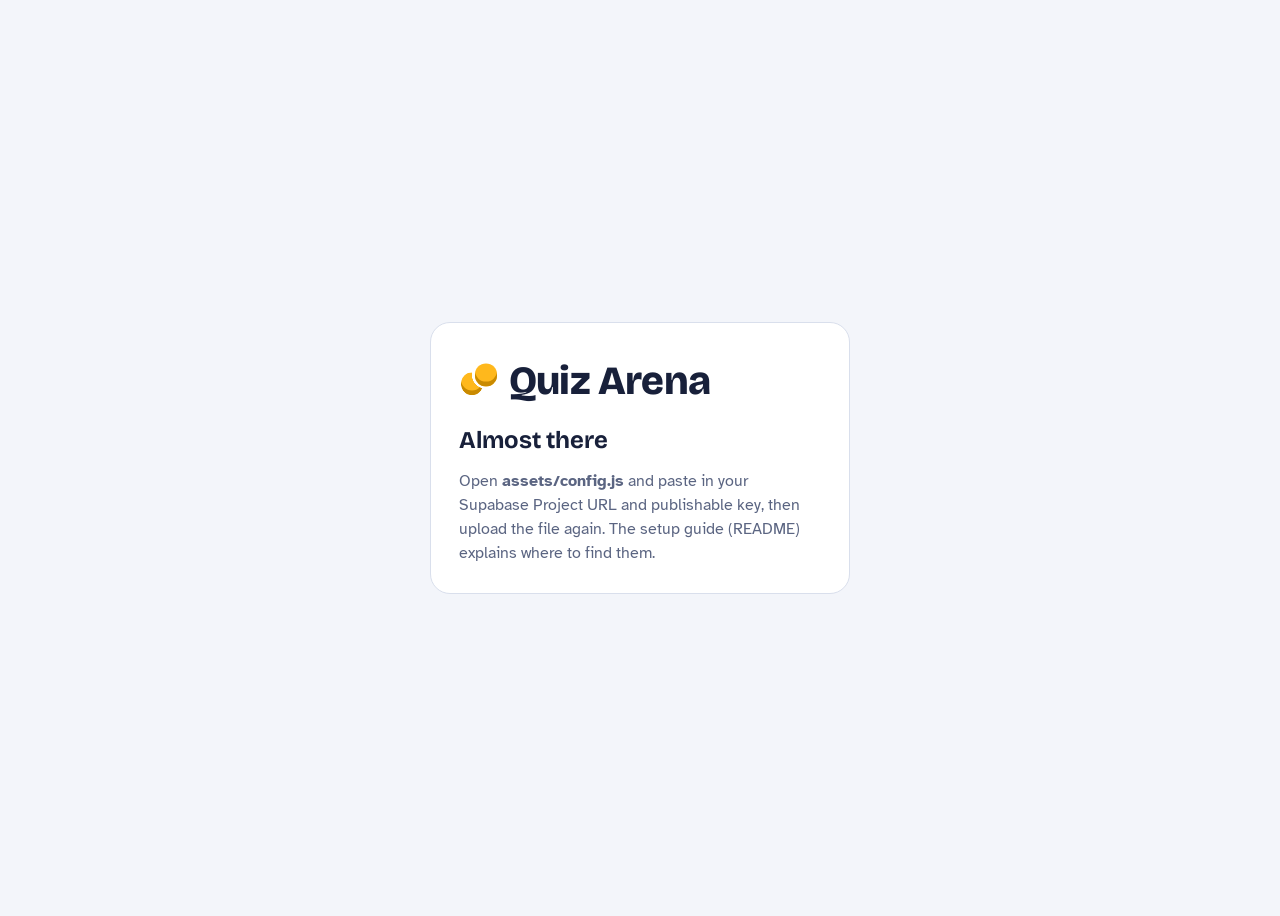
==== index.html @ dfa36124 "Import the original quiz-arena template, unchanged Co-Authored-By: Claude Fable 5.2 <noreply@anthrop" ====
<!doctype html>
<html lang="en-GB">
<head>
<meta charset="utf-8">
<meta name="viewport" content="width=device-width, initial-scale=1, viewport-fit=cover">
<title>Quiz Arena</title>
<link rel="stylesheet" href="assets/fonts.css">
<link rel="icon" href="assets/favicon.svg" type="image/svg+xml">
<link rel="icon" href="assets/favicon-32.png" type="image/png" sizes="32x32">
<link rel="apple-touch-icon" href="assets/apple-touch-icon.png">
<link rel="stylesheet" href="assets/style.css">
<script>
window.MathJax = {
  tex: { inlineMath: [['$', '$'], ['\\(', '\\)']], displayMath: [['$$', '$$']] },
  svg: { fontCache: 'global' },
  startup: { typeset: false },
  options: { enableMenu: false }
};
</script>
<script src="assets/vendor/mathjax-tex-svg-3.2.2.js" defer></script>
<script src="assets/vendor/supabase-js-2.117.3.js"></script>
<script src="assets/config.js"></script>
<script>if (APP.onDomain && !APP.onPlayHost) location.replace('teacher.html' + location.hash);</script>
<script src="assets/common.js"></script>
</head>
<body>
<div id="app"><div class="loading">Loading…</div></div>
<script src="assets/play.js"></script>
</body>
</html>
---- assets/fonts.css ----
/* Fonts served from the site itself (Latin subset), so school networks only need to allow this site. All are SIL Open Font Licence. */
@font-face{font-family:"Bricolage Grotesque";font-style:normal;font-weight:200 800;font-display:swap;src:url(fonts/bricolage-grotesque.woff2) format("woff2-variations"),url(fonts/bricolage-grotesque.woff2) format("woff2")}
@font-face{font-family:"Atkinson Hyperlegible";font-style:normal;font-weight:400;font-display:swap;src:url(fonts/atkinson-hyperlegible-400.woff2) format("woff2")}
@font-face{font-family:"Atkinson Hyperlegible";font-style:normal;font-weight:700;font-display:swap;src:url(fonts/atkinson-hyperlegible-700.woff2) format("woff2")}
@font-face{font-family:"JetBrains Mono";font-style:normal;font-weight:500;font-display:swap;src:url(fonts/jetbrains-mono-500.woff2) format("woff2")}
@font-face{font-family:"JetBrains Mono";font-style:normal;font-weight:700;font-display:swap;src:url(fonts/jetbrains-mono-700.woff2) format("woff2")}
---- assets/style.css ----
/* Layout: teacher library (folder rail + set grid) → set editor (stacked question cards with live maths preview) → pupil-view play screen (HUD bar + one big question card) */
:root{
  --paper:#f3f5fa; --surface:#ffffff; --sunk:#e9edf6; --line:#d9dfec;
  --ink:#18203a; --muted:#5b6582;
  --accent:#ffb81c; --accent-deep:#c98a00; --on-accent:#18203a;
  --good:#16936b; --good-soft:#d8f3e8; --bad:#d5482a; --bad-soft:#fbe1da;
  --a1:#e2552f; --a2:#2c74e0; --a3:#14986f; --a4:#8a55d4;
  --display:"Bricolage Grotesque", "Segoe UI", system-ui, sans-serif;
  --body:"Atkinson Hyperlegible", "Segoe UI", system-ui, sans-serif;
  --mono:"JetBrains Mono", Consolas, "Courier New", monospace;
  --r:14px;
  --water-top:#e3f3fc; --water-bottom:#b8def3; --wave:#9fd0ec;
}
@media (prefers-color-scheme: dark){:root:not([data-theme="light"]){
  --paper:#10141e; --surface:#191f2d; --sunk:#141a26; --line:#2a3246;
  --ink:#e9ecf5; --muted:#9aa3bb; --accent:#ffbf33; --accent-deep:#ffd77a; --on-accent:#18203a;
  --good:#3fcf9a; --good-soft:#163a2f; --bad:#ff7a5c; --bad-soft:#41221c;
  --a1:#ec6a45; --a2:#4a8cf0; --a3:#2bb487; --a4:#a173e6; --water-top:#0e2131; --water-bottom:#081723; --wave:#123049; color-scheme:dark}}
:root[data-theme="dark"]{
  --paper:#10141e; --surface:#191f2d; --sunk:#141a26; --line:#2a3246;
  --ink:#e9ecf5; --muted:#9aa3bb; --accent:#ffbf33; --accent-deep:#ffd77a; --on-accent:#18203a;
  --good:#3fcf9a; --good-soft:#163a2f; --bad:#ff7a5c; --bad-soft:#41221c;
  --a1:#ec6a45; --a2:#4a8cf0; --a3:#2bb487; --a4:#a173e6; --water-top:#0e2131; --water-bottom:#081723; --wave:#123049; color-scheme:dark}
*{box-sizing:border-box}
html,body{min-height:100%}
body{background:var(--paper);color:var(--ink);font-family:var(--body);font-size:16px;line-height:1.5;padding:0 16px}
.wrap{max-width:1120px;margin:0 auto;padding-block:20px 60px}
h1,h2,h3{font-family:var(--display);line-height:1.1;text-wrap:balance;margin:0}
button,input,select,textarea{font:inherit;color:inherit}
:focus-visible{outline:3px solid var(--accent);outline-offset:2px}
.sr{position:absolute;width:1px;height:1px;overflow:hidden;clip:rect(0 0 0 0)}

/* top bar */
.top{display:flex;align-items:center;gap:14px;flex-wrap:wrap;padding-bottom:18px;border-bottom:1px solid var(--line);margin-bottom:24px}
.mark{font-family:var(--display);font-weight:800;font-size:30px;letter-spacing:-.02em;display:flex;align-items:baseline;gap:0}
.mark .oo{display:inline-flex;gap:2px;margin:0 .3em 0 .05em}
.mark .oo i{width:.56em;height:.56em;border-radius:50%;background:var(--accent);display:inline-block;transform:translateY(.02em);box-shadow:inset 0 -.12em 0 var(--accent-deep)}
/* the two dots climb diagonally and overlap; a see-through gap is cut from the first dot around the second */
.mark .oo{gap:0}
.mark .oo i:first-child{transform:translateY(.03em);-webkit-mask-image:radial-gradient(circle at calc(50% + .34em) calc(50% - .22em), transparent .335em, #000 calc(.335em + .5px));mask-image:radial-gradient(circle at calc(50% + .34em) calc(50% - .22em), transparent .335em, #000 calc(.335em + .5px))}
.mark .oo i:last-child{transform:translateY(-.19em);margin-left:-.22em}
.chip{font-family:var(--mono);font-size:12px;font-weight:700;letter-spacing:.06em;text-transform:uppercase;padding:4px 9px;border-radius:999px;background:var(--sunk);color:var(--muted);border:1px solid var(--line)}
.top .note{margin-left:auto;font-size:13px;color:var(--muted);max-width:42ch}
.saved{font-family:var(--mono);font-size:12px;color:var(--good);opacity:0;transition:opacity .3s}
.saved.on{opacity:1}

/* buttons */
.btn{border:1px solid var(--line);background:var(--surface);border-radius:10px;padding:8px 14px;cursor:pointer;font-weight:700;display:inline-flex;align-items:center;gap:6px;white-space:nowrap}
.btn:hover{border-color:var(--muted)}
a.btn{text-decoration:none;color:var(--ink)}
a.btn.primary{color:var(--on-accent)}
.btn.primary{background:var(--accent);border-color:var(--accent);color:var(--on-accent);box-shadow:inset 0 -3px 0 var(--accent-deep)}
.btn.primary:hover{filter:brightness(1.05)}
.btn.ghost{background:transparent;border-color:transparent;color:var(--muted)}
.btn.ghost:hover{color:var(--ink);background:var(--sunk)}
.btn.danger{color:var(--bad)}
.btn.small{padding:5px 10px;font-size:14px;border-radius:8px}
.btn:disabled{opacity:.45;cursor:not-allowed}

/* library */
.lib{display:grid;grid-template-columns:230px minmax(0,1fr);gap:28px;align-items:start}
@media (max-width:760px){.lib{grid-template-columns:minmax(0,1fr)}}
.rail{display:flex;flex-direction:column;gap:4px;position:sticky;top:calc(env(safe-area-inset-top,0px) + 12px)}
.rail h3{font-size:12px;font-family:var(--mono);letter-spacing:.08em;text-transform:uppercase;color:var(--muted);margin:14px 0 6px 10px;font-weight:700}
.rail h3:first-child{margin-top:0}
.fold{display:flex;justify-content:space-between;align-items:center;gap:8px;text-align:left;border:0;background:transparent;padding:8px 10px;border-radius:9px;cursor:pointer;font-weight:700}
.fold:hover{background:var(--sunk)}
.fold.on{background:var(--surface);box-shadow:0 0 0 1px var(--line)}
.fold .n{font-family:var(--mono);font-size:12px;color:var(--muted);font-variant-numeric:tabular-nums}
.fold .ic{width:10px;height:10px;border-radius:3px;background:var(--accent);flex:none;margin-right:8px}
.fold .lbl{display:flex;align-items:center;min-width:0;overflow:hidden;text-overflow:ellipsis}
.inline-form{display:flex;gap:6px;padding:4px}
.inline-form input{flex:1;min-width:0;padding:6px 9px;border:1px solid var(--line);border-radius:8px;background:var(--surface)}
.main-head{display:flex;align-items:end;justify-content:space-between;gap:12px;flex-wrap:wrap;margin-bottom:18px}
.main-head h1{font-size:clamp(26px,4vw,36px);font-weight:800}
.main-head p{margin:4px 0 0;color:var(--muted)}
.head-acts{display:flex;gap:8px;flex-wrap:wrap}
.grid{display:grid;grid-template-columns:repeat(auto-fill,minmax(250px,1fr));gap:16px}
.card{background:var(--surface);border:1px solid var(--line);border-radius:var(--r);padding:18px;display:flex;flex-direction:column;gap:12px;min-width:0}
.card h2{font-size:20px;font-weight:700;overflow-wrap:anywhere}
.meta{font-size:13px;color:var(--muted);display:flex;gap:10px;flex-wrap:wrap;font-family:var(--mono)}
.stripes{display:flex;gap:3px;height:6px}
.stripes span{flex:1;border-radius:3px}
.card .acts{display:flex;gap:6px;flex-wrap:wrap;margin-top:auto}
.confirm{background:var(--bad-soft);border-radius:10px;padding:10px;display:flex;gap:8px;align-items:center;flex-wrap:wrap;font-size:14px}
.empty{border:2px dashed var(--line);border-radius:var(--r);padding:40px 20px;text-align:center;color:var(--muted)}
.empty h2{color:var(--ink);font-size:22px;margin-bottom:6px}

/* editor */
.ed-top{display:grid;grid-template-columns:minmax(0,1fr) auto;gap:14px;align-items:end;margin-bottom:18px}
@media (max-width:700px){.ed-top{grid-template-columns:minmax(0,1fr)}}
.field label{display:block;font-family:var(--mono);font-size:12px;letter-spacing:.06em;text-transform:uppercase;color:var(--muted);margin-bottom:5px;font-weight:700}
.title-in{width:100%;font-family:var(--display);font-size:clamp(24px,3.5vw,32px);font-weight:800;border:0;border-bottom:2px solid var(--line);background:transparent;padding:4px 0}
.title-in:focus{outline:none;border-color:var(--accent)}
.ed-row{display:flex;gap:12px;flex-wrap:wrap;align-items:end}
select,.in{padding:8px 10px;border:1px solid var(--line);border-radius:9px;background:var(--surface)}
.toolbar{display:flex;gap:8px;flex-wrap:wrap;align-items:center;margin-bottom:16px}
.toolbar .sp{flex:1}
.hint{font-size:14px;color:var(--muted)}
.hint code,.mono{font-family:var(--mono);font-size:.9em;background:var(--sunk);padding:1px 5px;border-radius:5px}
.import{background:var(--surface);border:1px solid var(--line);border-radius:var(--r);padding:18px;margin-bottom:20px;display:flex;flex-direction:column;gap:12px}
.tabs{display:flex;gap:4px;background:var(--sunk);padding:4px;border-radius:10px;width:max-content;max-width:100%}
.tabs button{border:0;background:transparent;padding:6px 12px;border-radius:7px;cursor:pointer;font-weight:700;color:var(--muted)}
.tabs button.on{background:var(--surface);color:var(--ink);box-shadow:0 1px 2px rgba(0,0,0,.08)}
.import textarea{width:100%;min-height:140px;font-family:var(--mono);font-size:13px;padding:10px;border:1px solid var(--line);border-radius:10px;background:var(--paper);resize:vertical;tab-size:16}
.fmt{overflow-x:auto}
.fmt table{border-collapse:collapse;font-size:13px;font-family:var(--mono)}
.fmt td,.fmt th{border:1px solid var(--line);padding:4px 8px;white-space:nowrap}
.fmt th{background:var(--sunk);font-weight:700;text-align:left}
.result{border-radius:10px;padding:12px;background:var(--sunk);display:flex;flex-direction:column;gap:8px;font-size:14px}
.result ul{margin:0;padding-left:20px;color:var(--muted)}
.qs{display:flex;flex-direction:column;gap:14px}
.q{background:var(--surface);border:1px solid var(--line);border-radius:var(--r);display:grid;grid-template-columns:minmax(0,1.15fr) minmax(0,1fr);overflow:hidden}
@media (max-width:820px){.q{grid-template-columns:minmax(0,1fr)}}
.q.warn{border-color:var(--bad)}
.q-edit{padding:16px;display:flex;flex-direction:column;gap:10px;min-width:0}
.q-head{display:flex;align-items:center;gap:8px}
.q-num{font-family:var(--mono);font-weight:700;font-size:13px;background:var(--ink);color:var(--paper);padding:2px 8px;border-radius:6px}
.q-head .sp{flex:1}
.q-warn{font-size:13px;color:var(--bad);font-weight:700}
.q textarea{width:100%;padding:9px 10px;border:1px solid var(--line);border-radius:9px;background:var(--paper);resize:vertical;min-height:52px}
.ans-row{display:grid;grid-template-columns:auto minmax(0,1fr) auto;gap:8px;align-items:center}
.ans-row input[type=text]{width:100%;padding:7px 10px;border:1px solid var(--line);border-radius:9px;background:var(--paper)}
.ans-row.correct input[type=text]{border-color:var(--good);background:var(--good-soft)}
.pick{display:flex;align-items:center;gap:6px;cursor:pointer}
.pick input{accent-color:var(--good);width:17px;height:17px;margin:0}
.tag{font-family:var(--mono);font-weight:700;font-size:13px;width:26px;height:26px;border-radius:7px;display:grid;place-items:center;color:#fff}
.t0{background:var(--a1)}.t1{background:var(--a2)}.t2{background:var(--a3)}.t3{background:var(--a4)}
.q-prev{background:var(--sunk);padding:16px;display:flex;flex-direction:column;gap:10px;border-left:1px solid var(--line);min-width:0}
@media (max-width:820px){.q-prev{border-left:0;border-top:1px solid var(--line)}}
.q-prev .lab{font-family:var(--mono);font-size:11px;letter-spacing:.08em;text-transform:uppercase;color:var(--muted);font-weight:700}
.pv-q{font-size:18px;font-weight:700;overflow-wrap:anywhere}
.pv-ans{display:grid;grid-template-columns:1fr 1fr;gap:6px}
.pv-ans div{border-radius:8px;padding:6px 9px;color:#fff;font-size:14px;font-weight:700;display:flex;justify-content:space-between;gap:6px;overflow-wrap:anywhere;min-width:0}
.pv-ans div.c::after{content:"✓";flex:none}
.add-q{border:2px dashed var(--line);background:transparent;border-radius:var(--r);padding:16px;cursor:pointer;font-weight:700;color:var(--muted)}
.add-q:hover{border-color:var(--accent);color:var(--ink)}
mjx-container{margin:0 !important}
mjx-container[display="true"]{display:inline-block !important}

/* play */
.play{max-width:900px;margin:0 auto}
.hud{display:grid;grid-template-columns:repeat(4,minmax(0,1fr)) auto;gap:10px;align-items:stretch;margin-bottom:18px}
@media (max-width:640px){.hud{grid-template-columns:repeat(2,minmax(0,1fr))}}
.stat{background:var(--surface);border:1px solid var(--line);border-radius:12px;padding:8px 12px;min-width:0}
.stat .k{font-family:var(--mono);font-size:11px;letter-spacing:.08em;text-transform:uppercase;color:var(--muted);font-weight:700}
.stat .v{font-family:var(--display);font-weight:800;font-size:24px;font-variant-numeric:tabular-nums;line-height:1.2}
.stat.mult .v{color:var(--accent-deep)}
.flames{display:inline-flex;gap:2px;margin-left:6px;vertical-align:middle}
.flames i{width:7px;height:14px;border-radius:4px 4px 2px 2px;background:var(--line)}
.flames i.on{background:var(--accent)}
.stage{background:var(--surface);border:1px solid var(--line);border-radius:20px;padding:clamp(20px,4vw,40px);display:flex;flex-direction:column;gap:22px;min-height:380px}
.stage.center{align-items:center;justify-content:center;text-align:center}
.qlabel{font-family:var(--mono);font-size:13px;letter-spacing:.08em;text-transform:uppercase;color:var(--muted);font-weight:700}
.qtext{font-family:var(--display);font-weight:700;font-size:clamp(24px,4vw,36px);line-height:1.25;overflow-wrap:anywhere}
.answers{display:grid;grid-template-columns:1fr 1fr;gap:12px}
@media (max-width:540px){.answers{grid-template-columns:1fr}}
.ans{border:0;border-radius:14px;padding:18px 16px;min-height:86px;color:#fff;font-size:clamp(18px,2.6vw,24px);font-weight:700;cursor:pointer;display:flex;align-items:center;gap:14px;text-align:left;box-shadow:inset 0 -5px 0 rgba(0,0,0,.18);transition:transform .08s, opacity .2s, filter .2s;overflow-wrap:anywhere;min-width:0}
.ans:hover{transform:translateY(-2px)}
.ans:active{transform:translateY(1px)}
.ans .key{font-family:var(--mono);font-size:13px;background:rgba(255,255,255,.22);border-radius:7px;width:28px;height:28px;display:grid;place-items:center;flex:none}
.ans.a0{background:var(--a1)}.ans.a1{background:var(--a2)}.ans.a2{background:var(--a3)}.ans.a3{background:var(--a4)}
.ans[disabled]{cursor:default;transform:none}
.ans.dim{opacity:.28;filter:saturate(.3)}
.ans.right{outline:4px solid var(--good);outline-offset:3px}
.ans.wrong{outline:4px dashed var(--bad);outline-offset:3px}
.verdict{border-radius:14px;padding:14px 18px;display:flex;align-items:center;justify-content:space-between;gap:16px;flex-wrap:wrap}
.verdict.good{background:var(--good-soft)}
.verdict.bad{background:var(--bad-soft)}
.verdict h3{font-size:24px;font-weight:800}
.verdict.good h3{color:var(--good)}
.verdict.bad h3{color:var(--bad)}
.verdict p{margin:2px 0 0;color:var(--muted);font-weight:700}
.go{position:relative;overflow:hidden;font-size:18px;padding:12px 22px}
.go .bar{position:absolute;left:0;bottom:0;height:4px;background:var(--on-accent);opacity:.35;width:100%}
.go.locking .bar{animation:drain 2s linear forwards}
@keyframes drain{from{width:100%}to{width:0}}
.big-go{font-size:22px;padding:16px 30px;border-radius:14px}
.hero-n{font-family:var(--display);font-weight:800;font-size:clamp(56px,10vw,96px);line-height:1;font-variant-numeric:tabular-nums}
.tiers{display:grid;grid-template-columns:repeat(4,minmax(0,1fr));gap:8px;width:100%;max-width:560px}
@media (max-width:520px){.tiers{grid-template-columns:repeat(2,minmax(0,1fr))}}
.tier{border:1px solid var(--line);border-radius:10px;padding:10px;background:var(--paper)}
.tier b{font-family:var(--display);font-size:22px;display:block;color:var(--accent-deep)}
.tier span{font-size:13px;color:var(--muted)}
.setup{display:flex;flex-direction:column;gap:18px;align-items:center}
.summary{display:grid;grid-template-columns:repeat(4,minmax(0,1fr));gap:10px;width:100%}
@media (max-width:640px){.summary{grid-template-columns:repeat(2,minmax(0,1fr))}}
.tbl-wrap{overflow-x:auto;width:100%}
.tbl{width:100%;border-collapse:collapse;font-size:15px;text-align:left}
.tbl th{font-family:var(--mono);font-size:11px;letter-spacing:.08em;text-transform:uppercase;color:var(--muted);padding:8px;border-bottom:1px solid var(--line)}
.tbl td{padding:9px 8px;border-bottom:1px solid var(--line);vertical-align:top}
.tbl td.num{font-family:var(--mono);font-variant-numeric:tabular-nums;white-space:nowrap}
.meter{height:8px;border-radius:4px;background:var(--sunk);overflow:hidden;min-width:70px}
.meter i{display:block;height:100%;background:var(--good)}
.pop{animation:pop .35s ease-out}
@keyframes pop{0%{transform:scale(.96);opacity:.4}100%{transform:scale(1);opacity:1}}
@media (prefers-reduced-motion: reduce){*{animation:none !important;transition:none !important}}

/* sign-in, landing, toasts */
.gate{min-height:100vh;display:grid;place-items:center;padding-block:40px}
.gate-card{width:100%;max-width:420px;background:var(--surface);border:1px solid var(--line);border-radius:20px;padding:28px;display:flex;flex-direction:column;gap:16px}
.gate-card .mark{font-size:40px}
.gate-card p{margin:0;color:var(--muted)}
.gate-card .in{width:100%;padding:11px 12px;font-size:17px}
.gate-card .btn{justify-content:center;padding:11px 14px;font-size:17px}
.err{color:var(--bad);font-weight:700;font-size:14px;min-height:1.4em;margin:0}
.code-in{font-family:var(--mono);font-size:30px !important;letter-spacing:.3em;text-align:center;text-transform:uppercase}
.foot{font-size:14px;color:var(--muted);text-align:center}
.foot a{color:inherit}
.loading{padding:60px 0;text-align:center;color:var(--muted)}
.toast{position:fixed;left:50%;bottom:calc(20px + env(safe-area-inset-bottom,0px));transform:translateX(-50%);background:var(--ink);color:var(--paper);padding:10px 16px;border-radius:10px;font-weight:700;z-index:50;max-width:calc(100% - 32px)}
.toast.bad{background:var(--bad);color:#fff}
.saved.bad{color:var(--bad);opacity:1}
.saved.busy{color:var(--muted);opacity:1}
.who{font-size:14px;color:var(--muted);display:flex;gap:8px;align-items:center;margin-left:auto}
.owner{font-family:var(--mono);font-size:12px;color:var(--muted)}
.ro{background:var(--sunk);border-radius:10px;padding:10px 14px;font-size:14px;display:flex;gap:10px;align-items:center;flex-wrap:wrap;margin-bottom:16px}
.search{width:100%;max-width:280px}

/* live game: host screen */
.wrap.wide{max-width:1400px}
.join-banner{display:flex;gap:clamp(20px,5vw,60px);align-items:end;justify-content:center;flex-wrap:wrap;background:var(--surface);border:1px solid var(--line);border-radius:20px;padding:clamp(20px,4vw,36px);text-align:center}
.join-url{font-family:var(--display);font-weight:800;font-size:clamp(22px,3.4vw,40px);overflow-wrap:anywhere}
.join-code{font-family:var(--mono);font-weight:700;font-size:clamp(56px,10vw,120px);letter-spacing:.12em;line-height:1;color:var(--ink);background:var(--accent);border-radius:16px;padding:8px 20px;box-shadow:inset 0 -6px 0 var(--accent-deep)}
.names{display:flex;flex-wrap:wrap;gap:10px}
.name-chip{border:1px solid var(--line);background:var(--surface);border-radius:999px;padding:8px 16px;font-weight:700;font-size:18px;cursor:pointer}
.name-chip:hover{border-color:var(--bad);color:var(--bad);text-decoration:line-through}
.host-bar{display:flex;align-items:center;gap:14px;flex-wrap:wrap;padding-bottom:16px;border-bottom:1px solid var(--line);margin-bottom:20px}
.host-bar .sp{flex:1}
.host-bar .stat{min-width:110px}
.host-code{display:flex;flex-direction:column;gap:0}
.host-code b{font-family:var(--mono);font-size:30px;letter-spacing:.1em;line-height:1.1}
.host-grid{display:grid;grid-template-columns:minmax(0,1.5fr) minmax(0,1fr);gap:28px;align-items:start}
@media (max-width:900px){.host-grid{grid-template-columns:minmax(0,1fr)}}
.summary + .side-h{margin-top:20px}
.side-h{font-family:var(--mono);font-size:12px;letter-spacing:.08em;text-transform:uppercase;color:var(--muted);font-weight:700;margin:0 0 10px}
.lb{background:var(--surface);border:1px solid var(--line);border-radius:var(--r);overflow:hidden}
.lb-body{max-height:calc(100vh - 240px);min-height:200px;overflow-y:auto}
.lb-row{display:grid;grid-template-columns:44px minmax(0,1fr) 90px 80px 80px 34px;gap:8px;align-items:center;padding:9px 14px;border-bottom:1px solid var(--line);font-size:19px}
.lb-row:last-child{border-bottom:0}
.lb-head{font-family:var(--mono);font-size:11px;letter-spacing:.08em;text-transform:uppercase;color:var(--muted);font-weight:700;background:var(--sunk);padding-block:8px}
.lb-rank{font-family:var(--display);font-weight:800;color:var(--muted);font-variant-numeric:tabular-nums}
.lb-name{font-weight:700;overflow:hidden;text-overflow:ellipsis;white-space:nowrap}
.lb-num{font-family:var(--mono);font-variant-numeric:tabular-nums;text-align:right;color:var(--muted);font-size:.9em}
.lb-num.key{color:var(--ink);font-weight:700;font-size:1em}
.lb-head .lb-num{font-size:11px}
.lb-row.top1 .lb-rank{color:var(--accent-deep)}
.lb-row.top1{background:color-mix(in srgb, var(--accent) 14%, transparent)}
.lb-x{border:0;background:transparent;color:var(--muted);cursor:pointer;border-radius:6px;opacity:.35}
.lb-row:hover .lb-x{opacity:1}
.lb-x:hover{color:var(--bad);background:var(--bad-soft)}
@media (max-width:560px){.lb-row{grid-template-columns:32px minmax(0,1fr) 70px 56px 56px 26px;font-size:16px;padding-inline:10px}}
.tricky{display:flex;flex-direction:column;gap:10px}
.tricky-row{background:var(--surface);border:1px solid var(--line);border-radius:12px;padding:12px 14px;display:flex;flex-direction:column;gap:6px}
.tricky-q{font-weight:700;overflow-wrap:anywhere}
.tricky-m{display:flex;align-items:center;gap:10px}
.tricky-m .meter{flex:1}
.podium{display:flex;justify-content:center;gap:12px;align-items:flex-end;flex-wrap:wrap}
.podium .pod{flex:1 1 200px;max-width:340px}
.pod{background:var(--surface);border:1px solid var(--line);border-radius:16px;padding:16px;display:flex;flex-direction:column;align-items:center;gap:4px;text-align:center;min-width:0}
.pod1{order:2;padding-block:28px;background:color-mix(in srgb, var(--accent) 22%, var(--surface));border-color:var(--accent)}
.pod2{order:1}.pod3{order:3}
@media (max-width:560px){.pod1,.pod2,.pod3{order:0}}
.pod-rank{font-family:var(--display);font-weight:800;font-size:34px;color:var(--accent-deep)}
.pod-name{font-family:var(--display);font-weight:800;font-size:clamp(20px,2.4vw,30px);overflow-wrap:anywhere}
.pod-score{font-family:var(--mono);color:var(--muted)}

/* live game: pupil page */
.gate-card.center{align-items:center;text-align:center}
.pupil-hud{grid-template-columns:repeat(4,minmax(0,1fr))}
@media (max-width:640px){.pupil-hud{grid-template-columns:repeat(2,minmax(0,1fr))}}
.ans.picked{outline:4px solid var(--ink);outline-offset:3px}
.dots{display:flex;gap:8px;padding:8px}
.dots i{width:12px;height:12px;border-radius:50%;background:var(--accent);animation:bob 1.2s ease-in-out infinite}
.dots i:nth-child(2){animation-delay:.15s}.dots i:nth-child(3){animation-delay:.3s}
@keyframes bob{0%,100%{transform:translateY(0);opacity:.5}50%{transform:translateY(-8px);opacity:1}}


/* ---------- Fishing mode ---------- */
body.water{background:linear-gradient(180deg,var(--water-top),var(--water-bottom)) fixed}
body.water::after{content:"";position:fixed;left:0;right:0;bottom:0;height:110px;background:var(--wave);pointer-events:none;z-index:0;
  -webkit-mask:url("data:image/svg+xml,%3Csvg xmlns='http://www.w3.org/2000/svg' viewBox='0 0 600 110'%3E%3Cpath d='M0 40 Q75 10 150 40 T300 40 T450 40 T600 40 V110 H0Z'/%3E%3C/svg%3E") repeat-x 0 100%/600px 110px;
  mask:url("data:image/svg+xml,%3Csvg xmlns='http://www.w3.org/2000/svg' viewBox='0 0 600 110'%3E%3Cpath d='M0 40 Q75 10 150 40 T300 40 T450 40 T600 40 V110 H0Z'/%3E%3C/svg%3E") repeat-x 0 100%/600px 110px;
  animation:drift 14s linear infinite;opacity:.8}
@keyframes drift{to{-webkit-mask-position:600px 100%;mask-position:600px 100%}}
body.water .wrap{position:relative;z-index:1}
.modes{display:grid;grid-template-columns:repeat(2,minmax(0,1fr));gap:12px;width:100%;max-width:640px}
@media (max-width:560px){.modes{grid-template-columns:minmax(0,1fr)}}
.mode{border:2px solid var(--line);background:var(--paper);border-radius:14px;padding:14px 16px;text-align:left;cursor:pointer;display:flex;flex-direction:column;gap:4px}
.mode b{font-family:var(--display);font-size:20px}
.mode span{font-size:14px;color:var(--muted)}
.mode.on{border-color:var(--accent);background:color-mix(in srgb,var(--accent) 12%,var(--surface));box-shadow:inset 0 -3px 0 var(--accent-deep)}
.mode.fishing.on{border-color:var(--a2);background:color-mix(in srgb,var(--a2) 10%,var(--surface));box-shadow:inset 0 -3px 0 var(--a2)}
.fish-tiers{display:grid;grid-template-columns:repeat(5,minmax(0,1fr));gap:8px;width:100%;max-width:640px}
@media (max-width:560px){.fish-tiers{grid-template-columns:repeat(3,minmax(0,1fr))}}
.fish-tier{border:1px solid var(--line);border-radius:10px;padding:8px;background:var(--paper);display:flex;flex-direction:column;align-items:center;gap:2px}
.fish-tier b{font-family:var(--display);font-size:15px}
.fish-tier span{font-size:12px;color:var(--muted);font-family:var(--mono)}
.fish{display:block;max-width:100%;height:auto}
.frenzy-banner{display:flex;gap:10px;align-items:center;justify-content:center;flex-wrap:wrap;margin-bottom:14px;padding:10px 16px;border-radius:12px;background:var(--a1);color:#fff;font-weight:700;font-size:18px;box-shadow:inset 0 -4px 0 rgba(0,0,0,.18);animation:pulse 1s ease-in-out infinite alternate;font-variant-numeric:tabular-nums}
.frenzy-banner b{font-family:var(--display);font-size:24px;text-transform:uppercase;letter-spacing:.04em}
@keyframes pulse{from{filter:brightness(1)}to{filter:brightness(1.15)}}
.fish-hud{grid-template-columns:repeat(3,minmax(0,1fr))}
@media (max-width:640px){.fish-hud{grid-template-columns:repeat(3,minmax(0,1fr))}.fish-hud .v{font-size:20px}}
.flames.lure i{width:9px;height:9px;border-radius:50%}
.flames.lure i.on{background:var(--a2)}
.big-catch{display:flex;align-items:center;gap:12px;background:var(--surface);border:1px solid var(--line);border-radius:12px;padding:10px 14px;margin-bottom:16px}
.big-catch div{display:flex;flex-direction:column;gap:2px;min-width:0}
.big-catch b{font-family:var(--display);font-size:20px;overflow-wrap:anywhere}
.big-catch .lb-num{text-align:left}
.wide-catch{margin-top:16px}
.cast-stage{min-height:380px}
.cast{position:relative;width:200px;height:220px}
.cast .line{position:absolute;left:50%;top:0;width:2px;height:0;background:var(--ink);opacity:.45;animation:drop .4s ease-out forwards}
.cast .bob{position:absolute;left:calc(50% - 11px);top:128px;width:22px;height:22px;border-radius:50%;background:linear-gradient(var(--a1) 50%,#fff 50%);border:2px solid var(--ink);opacity:0;animation:bobin .15s .38s forwards,bob .32s .55s ease-in-out 3 alternate}
.cast .ripple{position:absolute;left:calc(50% - 40px);top:146px;width:80px;height:18px;border-radius:50%;border:2px solid var(--a2);opacity:0;animation:ripple .6s .45s ease-out forwards}
@keyframes drop{to{height:132px}}
@keyframes bobin{to{opacity:1}}
@keyframes bob{to{transform:translateY(10px)}}
@keyframes ripple{0%{opacity:.8;transform:scale(.4)}100%{opacity:0;transform:scale(1.4)}}
.catch{position:relative;overflow:hidden;gap:10px}
.tier-chip{font-family:var(--mono);font-weight:700;font-size:13px;letter-spacing:.08em;text-transform:uppercase;color:#fff;background:var(--tier);padding:4px 12px;border-radius:999px}
.catch-fish{animation:rise .45s cubic-bezier(.2,1.4,.4,1) both}
@keyframes rise{from{transform:translateY(40px) scale(.7);opacity:0}to{transform:none;opacity:1}}
.catch-name{font-size:clamp(24px,4vw,34px)}
.catch-kg{font-family:var(--display);font-weight:800;font-size:clamp(36px,6vw,54px);color:var(--tier);font-variant-numeric:tabular-nums}
.x2{font-family:var(--mono);font-size:16px;background:var(--a1);color:#fff;border-radius:6px;padding:2px 8px;vertical-align:middle}
.catch.sparkle .catch-fish .fish{filter:drop-shadow(0 0 14px var(--tier))}
.burst{position:absolute;left:50%;top:42%;width:0;height:0;pointer-events:none}
.burst i{position:absolute;width:10px;height:10px;border-radius:50%;background:var(--tier);transform:rotate(var(--a)) translateX(0);animation:burst .8s ease-out forwards;opacity:0}
.burst i:nth-child(even){background:var(--accent)}
@keyframes burst{0%{opacity:1;transform:rotate(var(--a)) translateX(0)}100%{opacity:0;transform:rotate(var(--a)) translateX(170px)}}

/* music controls on the host screen */
.music{display:flex;align-items:center;gap:6px}
.music input[type=range]{width:110px;accent-color:var(--accent-deep)}

/* set view, tags, search */
.acts.minor{margin-top:-4px}
.title-link{all:unset;cursor:pointer}
.title-link:hover{text-decoration:underline;text-decoration-thickness:2px;text-underline-offset:3px}
.title-link:focus-visible{outline:3px solid var(--accent);outline-offset:2px;border-radius:4px}
.tags{display:flex;flex-wrap:wrap;gap:6px}
.tag-chip{border:1px solid var(--line);background:var(--sunk);color:var(--muted);border-radius:999px;padding:2px 10px;font-size:13px;font-weight:700;cursor:pointer}
.tag-chip:hover{color:var(--ink);border-color:var(--muted)}
.main-head .tags{margin-top:8px}
.tog-row{display:inline-flex;align-items:center;gap:8px;font-weight:700;cursor:pointer}
.tog-row input{width:18px;height:18px;accent-color:var(--good)}
.view-list{list-style:none;margin:0;padding:0;display:flex;flex-direction:column;gap:10px}
.view-q{display:grid;grid-template-columns:auto minmax(0,1fr);gap:14px;align-items:start;background:var(--surface);border:1px solid var(--line);border-radius:var(--r);padding:14px 16px}
.view-q.warn{border-color:var(--bad)}
.view-body{display:flex;flex-direction:column;gap:10px;min-width:0}
.view-ans{display:grid;grid-template-columns:repeat(auto-fit,minmax(170px,1fr));gap:6px}
.va{display:flex;align-items:center;gap:8px;border:1px solid var(--line);border-radius:10px;padding:6px 10px;background:var(--paper);min-width:0;overflow-wrap:anywhere}
.va .tag{flex:none;width:22px;height:22px;font-size:12px}
.va.c{border-color:var(--good);background:var(--good-soft);font-weight:700}
.va .tick{margin-left:auto;color:var(--good)}
#set-tags{min-width:200px}

/* host: pause, pupil drawer */
.pause-banner{display:flex;gap:14px;align-items:center;justify-content:center;flex-wrap:wrap;margin-bottom:14px;padding:14px 18px;border-radius:12px;background:var(--ink);color:var(--paper);font-weight:700;font-size:18px}
.pause-banner b{font-family:var(--display);font-size:28px}
button.lb-name{all:unset;font-weight:700;overflow:hidden;text-overflow:ellipsis;white-space:nowrap;cursor:pointer;border-radius:6px}
button.lb-name:hover{text-decoration:underline;text-underline-offset:3px}
button.lb-name:focus-visible{outline:3px solid var(--accent);outline-offset:2px}
.drawer{position:fixed;top:0;right:0;bottom:0;width:min(440px,100%);background:var(--surface);border-left:1px solid var(--line);box-shadow:-12px 0 32px rgba(0,0,0,.12);z-index:40;padding:calc(20px + env(safe-area-inset-top,0px)) 20px calc(20px + env(safe-area-inset-bottom,0px));overflow-y:auto;animation:slideIn .2s ease-out}
@keyframes slideIn{from{transform:translateX(30px);opacity:0}to{transform:none;opacity:1}}
.drawer-head{display:flex;justify-content:space-between;align-items:start;margin-bottom:12px}
.drawer-head h2{font-size:28px;overflow-wrap:anywhere}
.plog{list-style:none;margin:0;padding:0;display:flex;flex-direction:column;gap:8px}
.plog li{display:grid;grid-template-columns:28px minmax(0,1fr);gap:8px;align-items:start;border:1px solid var(--line);border-radius:10px;padding:8px 10px;background:var(--paper)}
.plog .mk{width:24px;height:24px;border-radius:50%;display:grid;place-items:center;font-weight:800;color:#fff}
.plog li.ok .mk{background:var(--good)}
.plog li.no .mk{background:var(--bad)}
.plog li.no{border-color:color-mix(in srgb,var(--bad) 40%,var(--line))}
.plog-q{font-weight:700;overflow-wrap:anywhere}
/* pupil: paused card and end review */
.paused-card{display:flex;flex-direction:column;align-items:center;gap:10px;text-align:center}
.paused-card .bars{display:flex;gap:10px}
.paused-card .bars i{width:18px;height:56px;border-radius:5px;background:var(--ink)}
.review{width:100%;max-width:720px;text-align:left;display:flex;flex-direction:column;gap:8px}
.review li{list-style:none;border:1px solid var(--line);border-radius:12px;padding:10px 14px;background:var(--paper);display:flex;flex-direction:column;gap:4px}
.review .rq{font-weight:700;font-size:18px;overflow-wrap:anywhere}
.review .ra{display:flex;gap:14px;flex-wrap:wrap;font-size:15px}
.review .yours{color:var(--bad)}
.review .right{color:var(--good);font-weight:700}
.review ol{margin:0;padding:0;display:flex;flex-direction:column;gap:8px}

/* account and admin */
.panel-form{background:var(--surface);border:1px solid var(--line);border-radius:var(--r);padding:20px;display:flex;flex-direction:column;gap:12px;max-width:440px}
.panel-form.wide{max-width:none;margin-bottom:20px}
.panel-form h1{font-size:26px}.panel-form h2{font-size:20px}
.panel-form .in{width:100%}
.mono-in{font-family:var(--mono)}
.note-ok{background:var(--good-soft);margin-bottom:16px}
.tbl td .confirm{display:inline-flex;text-align:left}
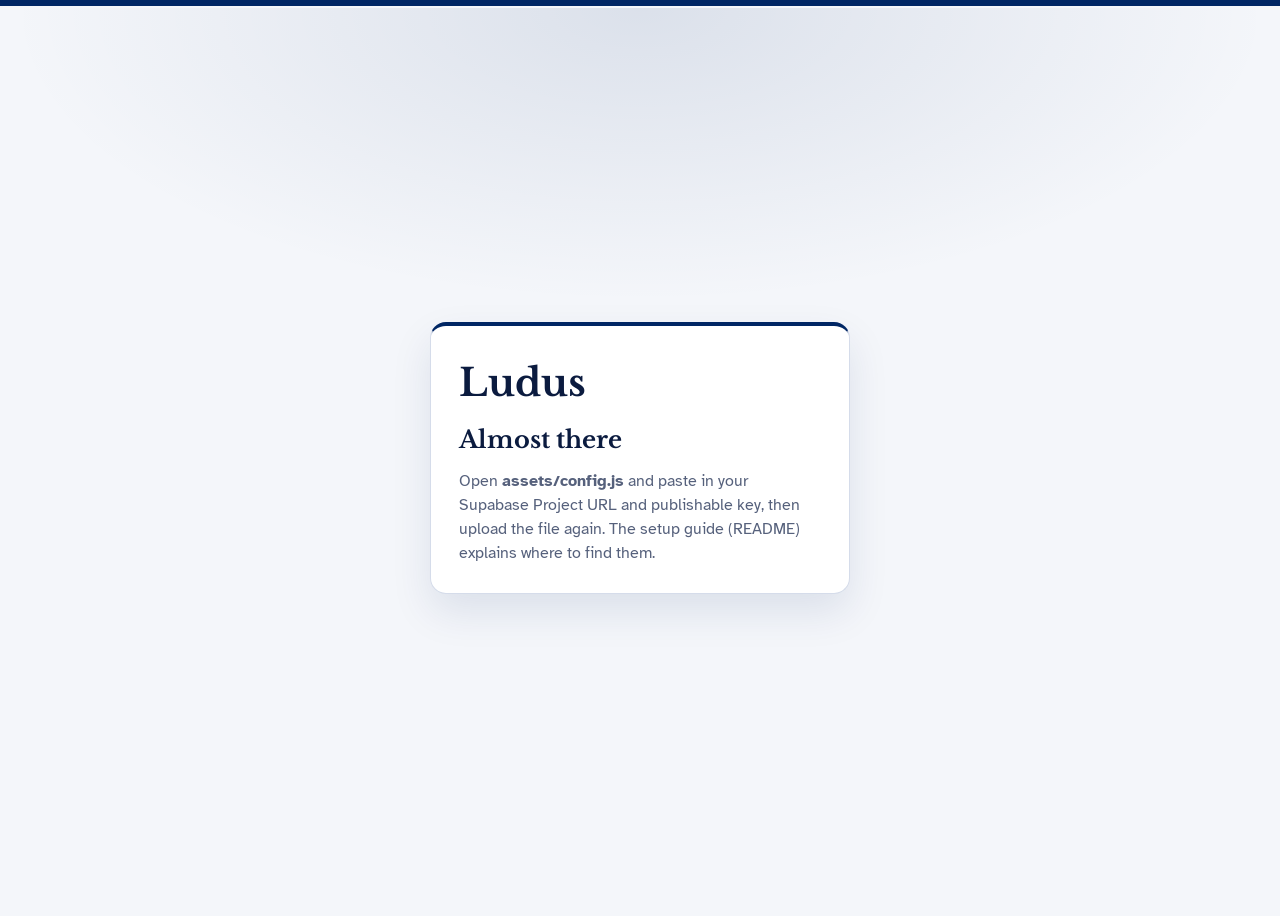
==== commit db840c8e: "Ludus: Ludgrove home pages, Latin and French themes, private pupil channels - Sets carry a subject; " ====
--- a/index.html
+++ b/index.html
@@ -3,7 +3,7 @@
 <head>
 <meta charset="utf-8">
 <meta name="viewport" content="width=device-width, initial-scale=1, viewport-fit=cover">
-<title>Quiz Arena</title>
+<title>Ludus</title>
 <link rel="stylesheet" href="assets/fonts.css">
 <link rel="icon" href="assets/favicon.svg" type="image/svg+xml">
 <link rel="icon" href="assets/favicon-32.png" type="image/png" sizes="32x32">
@@ -20,6 +20,7 @@
 <script src="assets/vendor/mathjax-tex-svg-3.2.2.js" defer></script>
 <script src="assets/vendor/supabase-js-2.117.3.js"></script>
 <script src="assets/config.js"></script>
+<script src="assets/theme.js"></script>
 <script>if (APP.onDomain && !APP.onPlayHost) location.replace('teacher.html' + location.hash);</script>
 <script src="assets/common.js"></script>
 </head>
--- a/assets/fonts.css
+++ b/assets/fonts.css
@@ -4,3 +4,16 @@
 @font-face{font-family:"Atkinson Hyperlegible";font-style:normal;font-weight:700;font-display:swap;src:url(fonts/atkinson-hyperlegible-700.woff2) format("woff2")}
 @font-face{font-family:"JetBrains Mono";font-style:normal;font-weight:500;font-display:swap;src:url(fonts/jetbrains-mono-500.woff2) format("woff2")}
 @font-face{font-family:"JetBrains Mono";font-style:normal;font-weight:700;font-display:swap;src:url(fonts/jetbrains-mono-700.woff2) format("woff2")}
+/* Ludgrove home pages */
+@font-face{font-family:"Libre Baskerville";font-style:normal;font-weight:400;font-display:swap;src:url(fonts/libre-baskerville-400.woff2) format("woff2")}
+@font-face{font-family:"Libre Baskerville";font-style:normal;font-weight:700;font-display:swap;src:url(fonts/libre-baskerville-700.woff2) format("woff2")}
+/* Latin theme. The -ext files carry the macron vowels. */
+@font-face{font-family:"Cinzel";font-style:normal;font-weight:700;font-display:swap;src:url(fonts/cinzel-700.woff2) format("woff2")}
+@font-face{font-family:"Cinzel";font-style:normal;font-weight:900;font-display:swap;src:url(fonts/cinzel-900.woff2) format("woff2")}
+@font-face{font-family:"EB Garamond";font-style:normal;font-weight:400;font-display:swap;src:url(fonts/eb-garamond-400.woff2) format("woff2")}
+@font-face{font-family:"EB Garamond";font-style:normal;font-weight:700;font-display:swap;src:url(fonts/eb-garamond-700.woff2) format("woff2")}
+@font-face{font-family:"EB Garamond";font-style:normal;font-weight:400;font-display:swap;src:url(fonts/eb-garamond-ext-400.woff2) format("woff2");unicode-range:U+0100-02BA,U+02BD-02C5,U+02C7-02CC,U+02CE-02D7,U+02DD-02FF,U+0304,U+0308,U+0329,U+1D00-1DBF,U+1E00-1E9F,U+1EF2-1EFF,U+2020,U+20A0-20AB,U+20AD-20C0,U+2113,U+2C60-2C7F,U+A720-A7FF}
+@font-face{font-family:"EB Garamond";font-style:normal;font-weight:700;font-display:swap;src:url(fonts/eb-garamond-ext-700.woff2) format("woff2");unicode-range:U+0100-02BA,U+02BD-02C5,U+02C7-02CC,U+02CE-02D7,U+02DD-02FF,U+0304,U+0308,U+0329,U+1D00-1DBF,U+1E00-1E9F,U+1EF2-1EFF,U+2020,U+20A0-20AB,U+20AD-20C0,U+2113,U+2C60-2C7F,U+A720-A7FF}
+/* French theme */
+@font-face{font-family:"Playfair Display";font-style:normal;font-weight:700;font-display:swap;src:url(fonts/playfair-display-700.woff2) format("woff2")}
+@font-face{font-family:"Playfair Display";font-style:normal;font-weight:900;font-display:swap;src:url(fonts/playfair-display-900.woff2) format("woff2")}
--- a/assets/style.css
+++ b/assets/style.css
@@ -1,26 +1,46 @@
 /* Layout: teacher library (folder rail + set grid) → set editor (stacked question cards with live maths preview) → pupil-view play screen (HUD bar + one big question card) */
 :root{
-  --paper:#f3f5fa; --surface:#ffffff; --sunk:#e9edf6; --line:#d9dfec;
-  --ink:#18203a; --muted:#5b6582;
-  --accent:#ffb81c; --accent-deep:#c98a00; --on-accent:#18203a;
-  --good:#16936b; --good-soft:#d8f3e8; --bad:#d5482a; --bad-soft:#fbe1da;
-  --a1:#e2552f; --a2:#2c74e0; --a3:#14986f; --a4:#8a55d4;
-  --display:"Bricolage Grotesque", "Segoe UI", system-ui, sans-serif;
+  /* Ludgrove: navy and white, the look of every page until a subject takes over */
+  --paper:#f4f6fa; --surface:#ffffff; --sunk:#e8edf6; --line:#d5dcea;
+  --ink:#0b1b3f; --muted:#56617c;
+  --accent:#002664; --accent-deep:#001843; --on-accent:#ffffff;
+  --good:#16936b; --good-soft:#d8f3e8; --bad:#c7392b; --bad-soft:#fbe1da;
+  --a1:#b5372e; --a2:#1f5fae; --a3:#1f8a5c; --a4:#6d4aa8;
+  --display:"Libre Baskerville", Georgia, "Times New Roman", serif;
   --body:"Atkinson Hyperlegible", "Segoe UI", system-ui, sans-serif;
   --mono:"JetBrains Mono", Consolas, "Courier New", monospace;
-  --r:14px;
+  --question:var(--display);
+  --r:10px; --r-lg:16px; --btn-r:8px;
   --water-top:#e3f3fc; --water-bottom:#b8def3; --wave:#9fd0ec;
+  color-scheme:light;
 }
-@media (prefers-color-scheme: dark){:root:not([data-theme="light"]){
-  --paper:#10141e; --surface:#191f2d; --sunk:#141a26; --line:#2a3246;
-  --ink:#e9ecf5; --muted:#9aa3bb; --accent:#ffbf33; --accent-deep:#ffd77a; --on-accent:#18203a;
-  --good:#3fcf9a; --good-soft:#163a2f; --bad:#ff7a5c; --bad-soft:#41221c;
-  --a1:#ec6a45; --a2:#4a8cf0; --a3:#2bb487; --a4:#a173e6; --water-top:#0e2131; --water-bottom:#081723; --wave:#123049; color-scheme:dark}}
-:root[data-theme="dark"]{
-  --paper:#10141e; --surface:#191f2d; --sunk:#141a26; --line:#2a3246;
-  --ink:#e9ecf5; --muted:#9aa3bb; --accent:#ffbf33; --accent-deep:#ffd77a; --on-accent:#18203a;
-  --good:#3fcf9a; --good-soft:#163a2f; --bad:#ff7a5c; --bad-soft:#41221c;
-  --a1:#ec6a45; --a2:#4a8cf0; --a3:#2bb487; --a4:#a173e6; --water-top:#0e2131; --water-bottom:#081723; --wave:#123049; color-scheme:dark}
+
+/* ---------- Subject themes (switched by data-subject on <html>, see theme.js) ---------- */
+/* Latin: marble, Pompeian red and gilt; inscription capitals for headings, Garamond for the Latin itself */
+:root[data-subject="latin"]{
+  --paper:#efe7d6; --surface:#fbf7ee; --sunk:#e6dcc6; --line:#cdbd9c;
+  --ink:#2a1a12; --muted:#6c5a48;
+  --accent:#8f1d1d; --accent-deep:#5f0f0f; --on-accent:#fdf3d8;
+  --good:#3d7a3a; --good-soft:#dfecd3; --bad:#a3312a; --bad-soft:#f3d9cf;
+  --a1:#a3312a; --a2:#2d5a8c; --a3:#4f7a3f; --a4:#6b2a6e;
+  --gilt:#b8892b;
+  --display:"Cinzel", "Trajan Pro", Georgia, serif;
+  --body:"EB Garamond", Georgia, serif;
+  --question:"EB Garamond", Georgia, serif;
+  --r:3px; --r-lg:4px; --btn-r:2px;
+}
+/* French: bleu, blanc, rouge on cream; Playfair headings, rounded like a métro sign */
+:root[data-subject="french"]{
+  --paper:#f6f1e6; --surface:#ffffff; --sunk:#ece6d8; --line:#d9d1bf;
+  --ink:#14213d; --muted:#5a6276;
+  --accent:#0055a4; --accent-deep:#003a75; --on-accent:#ffffff;
+  --good:#1f8a5c; --good-soft:#d9f0e4; --bad:#e1352b; --bad-soft:#fbdcd9;
+  --a1:#d6322a; --a2:#0055a4; --a3:#2e8b6e; --a4:#a8660c;
+  --display:"Playfair Display", Georgia, serif;
+  --body:"Atkinson Hyperlegible", "Segoe UI", system-ui, sans-serif;
+  --question:"Playfair Display", Georgia, serif;
+  --r:18px; --r-lg:26px; --btn-r:999px;
+}
 *{box-sizing:border-box}
 html,body{min-height:100%}
 body{background:var(--paper);color:var(--ink);font-family:var(--body);font-size:16px;line-height:1.5;padding:0 16px}
@@ -32,20 +52,17 @@
 
 /* top bar */
 .top{display:flex;align-items:center;gap:14px;flex-wrap:wrap;padding-bottom:18px;border-bottom:1px solid var(--line);margin-bottom:24px}
-.mark{font-family:var(--display);font-weight:800;font-size:30px;letter-spacing:-.02em;display:flex;align-items:baseline;gap:0}
-.mark .oo{display:inline-flex;gap:2px;margin:0 .3em 0 .05em}
-.mark .oo i{width:.56em;height:.56em;border-radius:50%;background:var(--accent);display:inline-block;transform:translateY(.02em);box-shadow:inset 0 -.12em 0 var(--accent-deep)}
-/* the two dots climb diagonally and overlap; a see-through gap is cut from the first dot around the second */
-.mark .oo{gap:0}
-.mark .oo i:first-child{transform:translateY(.03em);-webkit-mask-image:radial-gradient(circle at calc(50% + .34em) calc(50% - .22em), transparent .335em, #000 calc(.335em + .5px));mask-image:radial-gradient(circle at calc(50% + .34em) calc(50% - .22em), transparent .335em, #000 calc(.335em + .5px))}
-.mark .oo i:last-child{transform:translateY(-.19em);margin-left:-.22em}
+.mark{font-family:var(--display);font-weight:700;font-size:28px;display:flex}
+.mark{align-items:center;gap:.35em;letter-spacing:0}
+.mark .crest{height:1.25em;width:auto;display:block}
+.school{font-family:var(--mono);font-size:12px;font-weight:700;letter-spacing:.28em;text-transform:uppercase;color:var(--muted)}
 .chip{font-family:var(--mono);font-size:12px;font-weight:700;letter-spacing:.06em;text-transform:uppercase;padding:4px 9px;border-radius:999px;background:var(--sunk);color:var(--muted);border:1px solid var(--line)}
 .top .note{margin-left:auto;font-size:13px;color:var(--muted);max-width:42ch}
 .saved{font-family:var(--mono);font-size:12px;color:var(--good);opacity:0;transition:opacity .3s}
 .saved.on{opacity:1}
 
 /* buttons */
-.btn{border:1px solid var(--line);background:var(--surface);border-radius:10px;padding:8px 14px;cursor:pointer;font-weight:700;display:inline-flex;align-items:center;gap:6px;white-space:nowrap}
+.btn{border:1px solid var(--line);background:var(--surface);border-radius:var(--btn-r);padding:8px 14px;cursor:pointer;font-weight:700;display:inline-flex;align-items:center;gap:6px;white-space:nowrap}
 .btn:hover{border-color:var(--muted)}
 a.btn{text-decoration:none;color:var(--ink)}
 a.btn.primary{color:var(--on-accent)}
@@ -54,7 +71,7 @@
 .btn.ghost{background:transparent;border-color:transparent;color:var(--muted)}
 .btn.ghost:hover{color:var(--ink);background:var(--sunk)}
 .btn.danger{color:var(--bad)}
-.btn.small{padding:5px 10px;font-size:14px;border-radius:8px}
+.btn.small{padding:5px 10px;font-size:14px}
 .btn:disabled{opacity:.45;cursor:not-allowed}
 
 /* library */
@@ -142,20 +159,20 @@
 .play{max-width:900px;margin:0 auto}
 .hud{display:grid;grid-template-columns:repeat(4,minmax(0,1fr)) auto;gap:10px;align-items:stretch;margin-bottom:18px}
 @media (max-width:640px){.hud{grid-template-columns:repeat(2,minmax(0,1fr))}}
-.stat{background:var(--surface);border:1px solid var(--line);border-radius:12px;padding:8px 12px;min-width:0}
+.stat{background:var(--surface);border:1px solid var(--line);border-radius:var(--r);padding:8px 12px;min-width:0}
 .stat .k{font-family:var(--mono);font-size:11px;letter-spacing:.08em;text-transform:uppercase;color:var(--muted);font-weight:700}
 .stat .v{font-family:var(--display);font-weight:800;font-size:24px;font-variant-numeric:tabular-nums;line-height:1.2}
 .stat.mult .v{color:var(--accent-deep)}
 .flames{display:inline-flex;gap:2px;margin-left:6px;vertical-align:middle}
 .flames i{width:7px;height:14px;border-radius:4px 4px 2px 2px;background:var(--line)}
 .flames i.on{background:var(--accent)}
-.stage{background:var(--surface);border:1px solid var(--line);border-radius:20px;padding:clamp(20px,4vw,40px);display:flex;flex-direction:column;gap:22px;min-height:380px}
+.stage{background:var(--surface);border:1px solid var(--line);border-radius:var(--r-lg);padding:clamp(20px,4vw,40px);display:flex;flex-direction:column;gap:22px;min-height:380px}
 .stage.center{align-items:center;justify-content:center;text-align:center}
 .qlabel{font-family:var(--mono);font-size:13px;letter-spacing:.08em;text-transform:uppercase;color:var(--muted);font-weight:700}
-.qtext{font-family:var(--display);font-weight:700;font-size:clamp(24px,4vw,36px);line-height:1.25;overflow-wrap:anywhere}
+.qtext{font-family:var(--question);font-weight:700;font-size:clamp(24px,4vw,36px);line-height:1.25;overflow-wrap:anywhere}
 .answers{display:grid;grid-template-columns:1fr 1fr;gap:12px}
 @media (max-width:540px){.answers{grid-template-columns:1fr}}
-.ans{border:0;border-radius:14px;padding:18px 16px;min-height:86px;color:#fff;font-size:clamp(18px,2.6vw,24px);font-weight:700;cursor:pointer;display:flex;align-items:center;gap:14px;text-align:left;box-shadow:inset 0 -5px 0 rgba(0,0,0,.18);transition:transform .08s, opacity .2s, filter .2s;overflow-wrap:anywhere;min-width:0}
+.ans{border:0;border-radius:var(--r);padding:18px 16px;min-height:86px;color:#fff;font-size:clamp(18px,2.6vw,24px);font-weight:700;cursor:pointer;display:flex;align-items:center;gap:14px;text-align:left;box-shadow:inset 0 -5px 0 rgba(0,0,0,.18);transition:transform .08s, opacity .2s, filter .2s;overflow-wrap:anywhere;min-width:0}
 .ans:hover{transform:translateY(-2px)}
 .ans:active{transform:translateY(1px)}
 .ans .key{font-family:var(--mono);font-size:13px;background:rgba(255,255,255,.22);border-radius:7px;width:28px;height:28px;display:grid;place-items:center;flex:none}
@@ -175,7 +192,7 @@
 .go .bar{position:absolute;left:0;bottom:0;height:4px;background:var(--on-accent);opacity:.35;width:100%}
 .go.locking .bar{animation:drain 2s linear forwards}
 @keyframes drain{from{width:100%}to{width:0}}
-.big-go{font-size:22px;padding:16px 30px;border-radius:14px}
+.big-go{font-size:22px;padding:16px 30px}
 .hero-n{font-family:var(--display);font-weight:800;font-size:clamp(56px,10vw,96px);line-height:1;font-variant-numeric:tabular-nums}
 .tiers{display:grid;grid-template-columns:repeat(4,minmax(0,1fr));gap:8px;width:100%;max-width:560px}
 @media (max-width:520px){.tiers{grid-template-columns:repeat(2,minmax(0,1fr))}}
@@ -198,8 +215,8 @@
 
 /* sign-in, landing, toasts */
 .gate{min-height:100vh;display:grid;place-items:center;padding-block:40px}
-.gate-card{width:100%;max-width:420px;background:var(--surface);border:1px solid var(--line);border-radius:20px;padding:28px;display:flex;flex-direction:column;gap:16px}
-.gate-card .mark{font-size:40px}
+.gate-card{width:100%;max-width:420px;background:var(--surface);border:1px solid var(--line);border-radius:var(--r-lg);padding:28px;display:flex;flex-direction:column;gap:16px}
+.gate-card .mark{font-size:38px}
 .gate-card p{margin:0;color:var(--muted)}
 .gate-card .in{width:100%;padding:11px 12px;font-size:17px}
 .gate-card .btn{justify-content:center;padding:11px 14px;font-size:17px}
@@ -219,9 +236,9 @@
 
 /* live game: host screen */
 .wrap.wide{max-width:1400px}
-.join-banner{display:flex;gap:clamp(20px,5vw,60px);align-items:end;justify-content:center;flex-wrap:wrap;background:var(--surface);border:1px solid var(--line);border-radius:20px;padding:clamp(20px,4vw,36px);text-align:center}
+.join-banner{display:flex;gap:clamp(20px,5vw,60px);align-items:end;justify-content:center;flex-wrap:wrap;background:var(--surface);border:1px solid var(--line);border-radius:var(--r-lg);padding:clamp(20px,4vw,36px);text-align:center}
 .join-url{font-family:var(--display);font-weight:800;font-size:clamp(22px,3.4vw,40px);overflow-wrap:anywhere}
-.join-code{font-family:var(--mono);font-weight:700;font-size:clamp(56px,10vw,120px);letter-spacing:.12em;line-height:1;color:var(--ink);background:var(--accent);border-radius:16px;padding:8px 20px;box-shadow:inset 0 -6px 0 var(--accent-deep)}
+.join-code{font-family:var(--mono);font-weight:700;font-size:clamp(56px,10vw,120px);letter-spacing:.12em;line-height:1;color:var(--on-accent);background:var(--accent);border-radius:var(--r);padding:8px 20px;box-shadow:inset 0 -6px 0 var(--accent-deep)}
 .names{display:flex;flex-wrap:wrap;gap:10px}
 .name-chip{border:1px solid var(--line);background:var(--surface);border-radius:999px;padding:8px 16px;font-weight:700;font-size:18px;cursor:pointer}
 .name-chip:hover{border-color:var(--bad);color:var(--bad);text-decoration:line-through}
@@ -236,12 +253,12 @@
 .side-h{font-family:var(--mono);font-size:12px;letter-spacing:.08em;text-transform:uppercase;color:var(--muted);font-weight:700;margin:0 0 10px}
 .lb{background:var(--surface);border:1px solid var(--line);border-radius:var(--r);overflow:hidden}
 .lb-body{max-height:calc(100vh - 240px);min-height:200px;overflow-y:auto}
-.lb-row{display:grid;grid-template-columns:44px minmax(0,1fr) 90px 80px 80px 34px;gap:8px;align-items:center;padding:9px 14px;border-bottom:1px solid var(--line);font-size:19px}
+.lb-row{display:grid;grid-template-columns:44px minmax(0,1fr) 120px 80px 80px 34px;gap:8px;align-items:center;padding:9px 14px;border-bottom:1px solid var(--line);font-size:19px}
 .lb-row:last-child{border-bottom:0}
 .lb-head{font-family:var(--mono);font-size:11px;letter-spacing:.08em;text-transform:uppercase;color:var(--muted);font-weight:700;background:var(--sunk);padding-block:8px}
 .lb-rank{font-family:var(--display);font-weight:800;color:var(--muted);font-variant-numeric:tabular-nums}
 .lb-name{font-weight:700;overflow:hidden;text-overflow:ellipsis;white-space:nowrap}
-.lb-num{font-family:var(--mono);font-variant-numeric:tabular-nums;text-align:right;color:var(--muted);font-size:.9em}
+.lb-num{font-family:var(--mono);font-variant-numeric:tabular-nums;text-align:right;white-space:nowrap;color:var(--muted);font-size:.9em}
 .lb-num.key{color:var(--ink);font-weight:700;font-size:1em}
 .lb-head .lb-num{font-size:11px}
 .lb-row.top1 .lb-rank{color:var(--accent-deep)}
@@ -394,3 +411,45 @@
 .mono-in{font-family:var(--mono)}
 .note-ok{background:var(--good-soft);margin-bottom:16px}
 .tbl td .confirm{display:inline-flex;text-align:left}
+
+/* ---------- Home pages (Ludgrove) ---------- */
+:root:not([data-subject]) body{background:linear-gradient(180deg,var(--accent) 0,var(--accent) 6px,var(--paper) 6px) no-repeat,var(--paper)}
+:root:not([data-subject]) .gate{background:radial-gradient(900px 420px at 50% 0,rgba(0,38,100,.10),transparent 70%)}
+:root:not([data-subject]) .gate-card{border-top:4px solid var(--accent);box-shadow:0 18px 40px rgba(0,38,100,.10)}
+:root:not([data-subject]) .gate-card .mark{flex-direction:column;align-items:flex-start;gap:10px}
+:root:not([data-subject]) .gate-card .mark .crest{height:84px}
+.gate-card .school{margin-bottom:-10px}
+.chip.subj,.tag-chip.subj{background:var(--accent);border-color:var(--accent);color:var(--on-accent)}
+.tag-chip.subj:hover{color:var(--on-accent);filter:brightness(1.15)}
+.tag-chip.subj-latin{background:#8f1d1d;border-color:#8f1d1d}
+.tag-chip.subj-french{background:#0055a4;border-color:#0055a4}
+
+/* The pixel takeover sits above everything while it runs */
+.takeover{position:fixed;inset:0;width:100vw;height:100vh;z-index:200;pointer-events:none;image-rendering:pixelated}
+:root[data-subject] .mark .crest,:root[data-subject] .school{display:none}
+
+/* ---------- Latin ---------- */
+:root[data-subject="latin"] body{font-size:19px;background:
+  repeating-linear-gradient(90deg,var(--gilt) 0 18px,transparent 18px 24px,var(--accent) 24px 42px,transparent 42px 48px) top/100% 8px no-repeat,var(--paper)}
+:root[data-subject="latin"] h1,:root[data-subject="latin"] h2,:root[data-subject="latin"] h3,:root[data-subject="latin"] .mark{letter-spacing:.04em}
+:root[data-subject="latin"] .stage,:root[data-subject="latin"] .gate-card,:root[data-subject="latin"] .join-banner{border:2px solid var(--gilt);box-shadow:inset 0 0 0 5px var(--surface),inset 0 0 0 6px var(--gilt)}
+:root[data-subject="latin"] .qtext{font-weight:700;font-size:clamp(28px,4.6vw,42px)}
+:root[data-subject="latin"] .ans{font-size:clamp(21px,3vw,28px);border:1px solid rgba(0,0,0,.25)}
+:root[data-subject="latin"] .ans .key{font-family:var(--display);width:auto;min-width:34px;padding:0 6px;border-radius:2px;font-size:14px}
+:root[data-subject="latin"] .btn{font-family:var(--display);letter-spacing:.06em;font-size:.82em}
+:root[data-subject="latin"] .btn.big-go{font-size:20px}
+:root[data-subject="latin"] .stat .v,:root[data-subject="latin"] .hero-n{font-family:var(--display)}
+:root[data-subject="latin"] .hint{font-size:17px}
+:root[data-subject="latin"] .lb-row.top1{background:color-mix(in srgb,var(--gilt) 26%,transparent)}
+:root[data-subject="latin"] .pod1{border-color:var(--gilt);background:color-mix(in srgb,var(--gilt) 24%,var(--surface))}
+:root[data-subject="latin"] .flames i.on{background:var(--gilt)}
+
+/* ---------- French ---------- */
+:root[data-subject="french"] body{background:linear-gradient(90deg,#0055a4 0 33.33%,#fff 33.33% 66.66%,#e1352b 66.66%) top/100% 8px no-repeat,var(--paper)}
+:root[data-subject="french"] .stage,:root[data-subject="french"] .gate-card,:root[data-subject="french"] .join-banner{border:0;box-shadow:0 10px 30px rgba(20,33,61,.10);position:relative;overflow:hidden}
+:root[data-subject="french"] .stage::before,:root[data-subject="french"] .gate-card::before,:root[data-subject="french"] .join-banner::before{content:"";position:absolute;left:0;right:0;top:0;height:6px;background:linear-gradient(90deg,#0055a4 0 33.33%,#fff 33.33% 66.66%,#e1352b 66.66%)}
+:root[data-subject="french"] h1,:root[data-subject="french"] .mark{font-weight:900}
+:root[data-subject="french"] .qtext{font-weight:700}
+:root[data-subject="french"] .ans .key{border-radius:50%}
+:root[data-subject="french"] .join-code{background:#fff;color:var(--accent);box-shadow:inset 0 0 0 4px var(--accent)}
+:root[data-subject="french"] .qlabel,:root[data-subject="french"] .stat .k{color:var(--accent)}
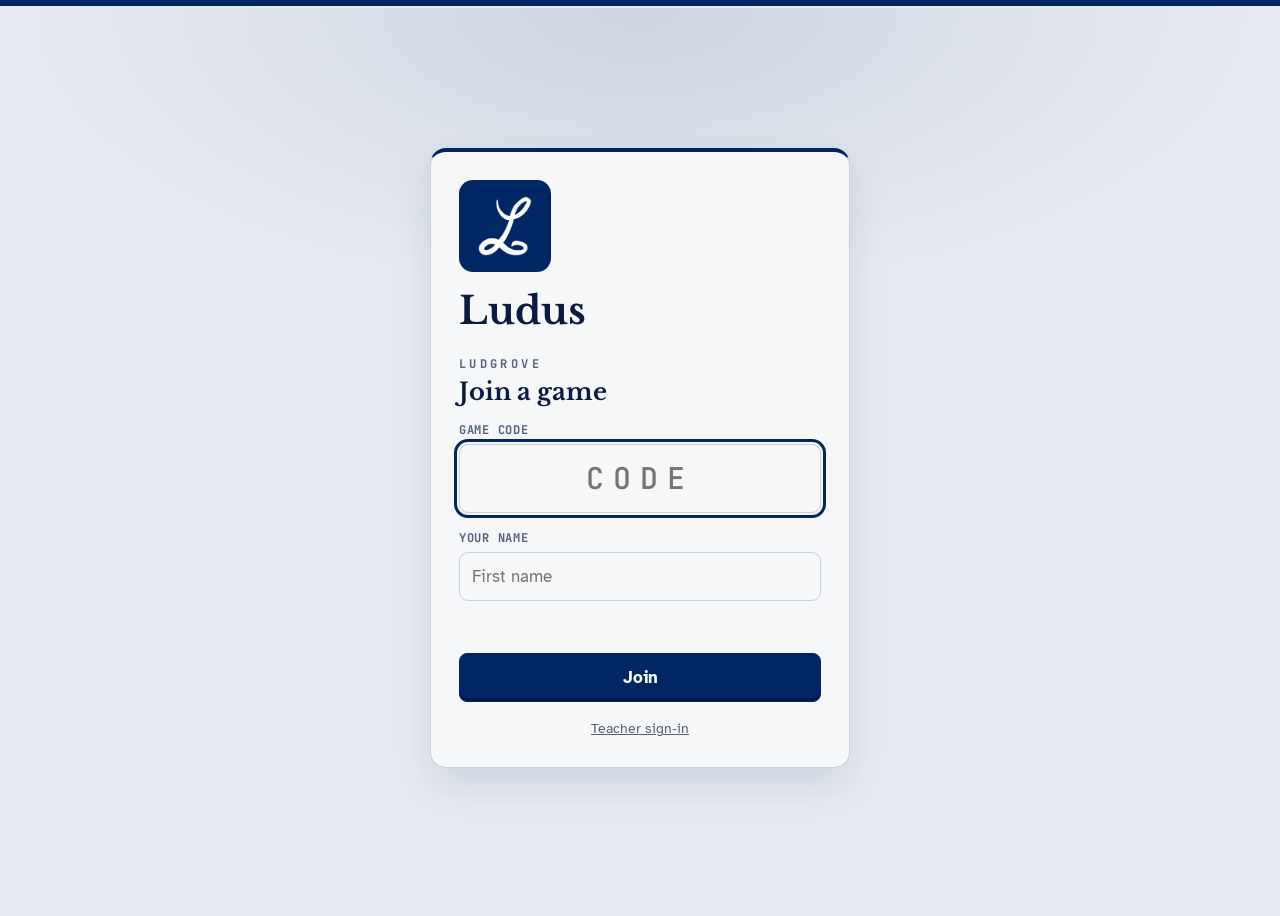
==== commit 8e9e6ece: "Assignment mode, revision folders, morph transition, playludus.co.uk - Assign a set or share a folde" ====
--- a/index.html
+++ b/index.html
@@ -26,6 +26,7 @@
 </head>
 <body>
 <div id="app"><div class="loading">Loading…</div></div>
+<script src="assets/assign.js"></script>
 <script src="assets/play.js"></script>
 </body>
 </html>
--- a/assets/style.css
+++ b/assets/style.css
@@ -1,7 +1,7 @@
 /* Layout: teacher library (folder rail + set grid) → set editor (stacked question cards with live maths preview) → pupil-view play screen (HUD bar + one big question card) */
 :root{
   /* Ludgrove: navy and white, the look of every page until a subject takes over */
-  --paper:#f4f6fa; --surface:#ffffff; --sunk:#e8edf6; --line:#d5dcea;
+  --paper:#e6eaf0; --surface:#f6f7f9; --sunk:#dce2eb; --line:#c9d1de;
   --ink:#0b1b3f; --muted:#56617c;
   --accent:#002664; --accent-deep:#001843; --on-accent:#ffffff;
   --good:#16936b; --good-soft:#d8f3e8; --bad:#c7392b; --bad-soft:#fbe1da;
@@ -54,7 +54,8 @@
 .top{display:flex;align-items:center;gap:14px;flex-wrap:wrap;padding-bottom:18px;border-bottom:1px solid var(--line);margin-bottom:24px}
 .mark{font-family:var(--display);font-weight:700;font-size:28px;display:flex}
 .mark{align-items:center;gap:.35em;letter-spacing:0}
-.mark .crest{height:1.25em;width:auto;display:block}
+/* the crest is white, so it sits on a navy tile */
+.mark .crest{height:1.5em;width:1.5em;object-fit:contain;display:block;background:#002664;border-radius:.3em;padding:.22em}
 .school{font-family:var(--mono);font-size:12px;font-weight:700;letter-spacing:.28em;text-transform:uppercase;color:var(--muted)}
 .chip{font-family:var(--mono);font-size:12px;font-weight:700;letter-spacing:.06em;text-transform:uppercase;padding:4px 9px;border-radius:999px;background:var(--sunk);color:var(--muted);border:1px solid var(--line)}
 .top .note{margin-left:auto;font-size:13px;color:var(--muted);max-width:42ch}
@@ -417,15 +418,50 @@
 :root:not([data-subject]) .gate{background:radial-gradient(900px 420px at 50% 0,rgba(0,38,100,.10),transparent 70%)}
 :root:not([data-subject]) .gate-card{border-top:4px solid var(--accent);box-shadow:0 18px 40px rgba(0,38,100,.10)}
 :root:not([data-subject]) .gate-card .mark{flex-direction:column;align-items:flex-start;gap:10px}
-:root:not([data-subject]) .gate-card .mark .crest{height:84px}
+:root:not([data-subject]) .gate-card .mark .crest{height:92px;width:92px;padding:16px;border-radius:14px}
 .gate-card .school{margin-bottom:-10px}
 .chip.subj,.tag-chip.subj{background:var(--accent);border-color:var(--accent);color:var(--on-accent)}
 .tag-chip.subj:hover{color:var(--on-accent);filter:brightness(1.15)}
 .tag-chip.subj-latin{background:#8f1d1d;border-color:#8f1d1d}
 .tag-chip.subj-french{background:#0055a4;border-color:#0055a4}
 
-/* The pixel takeover sits above everything while it runs */
-.takeover{position:fixed;inset:0;width:100vw;height:100vh;z-index:200;pointer-events:none;image-rendering:pixelated}
+/* ---------- Takeover (theme.js) ---------- */
+/* Morph (like PowerPoint's): the logo, heading, main panel and main button glide and reshape into their new
+   places, the page cross-fades, and a wave in the new subject's colours crosses the screen on top */
+.vt-morph::view-transition-group(*){animation-duration:1.2s;animation-timing-function:cubic-bezier(.65,0,.35,1)}
+.vt-morph::view-transition-old(*),.vt-morph::view-transition-new(*){animation-duration:1s;animation-delay:.1s;height:100%;width:100%;object-fit:fill}
+.vt-morph::view-transition-old(root){animation:lx-out .7s .35s cubic-bezier(.4,0,.2,1) both}
+.vt-morph::view-transition-new(root){animation:lx-in .7s .35s cubic-bezier(.4,0,.2,1) both}
+@keyframes lx-out{to{opacity:0}}
+@keyframes lx-in{from{opacity:0}}
+.vt-morph::view-transition-group(lx-wave){animation:none;z-index:50}
+.vt-morph::view-transition-new(lx-wave){animation:lx-wave 1.25s cubic-bezier(.55,0,.45,1) both}
+@keyframes lx-wave{from{transform:translateX(-200vw)}to{transform:translateX(0)}}
+/* The wave sits just off the right edge in the page itself, so it is never seen outside the animation */
+.lx-wave{position:fixed;top:0;left:100vw;width:100vw;height:100vh;pointer-events:none;view-transition-name:lx-wave;
+  background:linear-gradient(100deg,transparent 0 18%,var(--w1) 24% 34%,var(--w2) 34% 46%,var(--w3) 46% 58%,var(--w4) 58% 68%,transparent 76%)}
+.lx-wave.to-latin{--w1:#b8892b;--w2:#8f1d1d;--w3:#f3ede1;--w4:#2a1a12}
+.lx-wave.to-french{--w1:#0055a4;--w2:#ffffff;--w3:#e1352b;--w4:#14213d}
+.lx-wave.to-home{--w1:#002664;--w2:#ffffff;--w3:#dbe6f6;--w4:#0a3a86}
+.takeover-banner,.takeover-veil{position:fixed;inset:0;z-index:300;pointer-events:none;display:grid;place-items:center}
+.takeover-banner span{display:inline-block;padding:.5em 1.1em;font-size:clamp(28px,6vw,72px);line-height:1;white-space:nowrap;
+  opacity:0;transform:translateY(10px);transition:opacity .38s ease,transform .38s cubic-bezier(.2,.8,.2,1)}
+.takeover-banner.is-in span{opacity:1;transform:none}
+.takeover-banner.is-out span{opacity:0;transform:translateY(-8px);transition-duration:.4s}
+.takeover-banner.to-latin span{font-family:"Cinzel",Georgia,serif;font-weight:700;letter-spacing:.12em;color:#5f0f0f;background:#fbf7ee;
+  border:2px solid #b8892b;box-shadow:inset 0 0 0 5px #fbf7ee,inset 0 0 0 6px #b8892b,0 18px 50px rgba(42,26,18,.25)}
+.takeover-banner.to-french span{font-family:"Playfair Display",Georgia,serif;font-weight:700;color:#14213d;background:#fff;border-radius:999px;
+  box-shadow:inset 0 -6px 0 #e1352b,inset 0 -12px 0 #fff,inset 0 -18px 0 #0055a4,0 18px 50px rgba(20,33,61,.22);padding-bottom:.7em}
+.takeover-banner.to-home span{font-family:"Libre Baskerville",Georgia,serif;font-weight:700;letter-spacing:.2em;text-transform:uppercase;font-size:clamp(20px,3.5vw,40px);
+  color:#fff;background:#002664;border-radius:10px;box-shadow:0 18px 50px rgba(0,38,100,.3)}
+.takeover-veil{opacity:0;transform:scale(.96);transition:opacity .52s cubic-bezier(.4,0,.2,1),transform .9s cubic-bezier(.2,.8,.2,1)}
+.takeover-veil.is-in{opacity:1;transform:none}
+.takeover-veil:not(.is-in){transition-duration:.62s,.62s}
+.takeover-veil.to-latin{background:radial-gradient(circle at 50% 50%,#fbf7ee 0,#efe7d6 55%,#e6dcc6 100%)}
+.takeover-veil.to-french{background:radial-gradient(circle at 50% 50%,#ffffff 0,#f6f1e6 60%,#ece6d8 100%)}
+.takeover-veil.to-home{background:radial-gradient(circle at 50% 50%,#f6f7f9 0,#e6eaf0 60%,#dce2eb 100%)}
+.takeover-banner{z-index:301}
+@media (prefers-reduced-motion: reduce){.takeover-banner,.takeover-veil{display:none}}
 :root[data-subject] .mark .crest,:root[data-subject] .school{display:none}
 
 /* ---------- Latin ---------- */
@@ -453,3 +489,14 @@
 :root[data-subject="french"] .ans .key{border-radius:50%}
 :root[data-subject="french"] .join-code{background:#fff;color:var(--accent);box-shadow:inset 0 0 0 4px var(--accent)}
 :root[data-subject="french"] .qlabel,:root[data-subject="french"] .stat .k{color:var(--accent)}
+
+/* QR code on the host's join screen */
+.join-qr{background:#fff;padding:10px;border-radius:var(--r);line-height:0;box-shadow:0 0 0 1px var(--line)}
+.join-qr svg{width:clamp(130px,16vw,200px);height:auto;display:block}
+
+/* Assignment mode: the pupil's list of sets */
+.pick-list{display:flex;flex-direction:column;gap:10px}
+.pick-set{all:unset;box-sizing:border-box;cursor:pointer;display:flex;flex-direction:column;gap:4px;padding:14px 16px;border:1px solid var(--line);border-radius:var(--r);background:var(--paper)}
+.pick-set:hover,.pick-set:focus-visible{border-color:var(--accent);box-shadow:inset 3px 0 0 var(--accent)}
+.pick-title{font-family:var(--display);font-weight:700;font-size:20px}
+.pick-meta{font-size:14px;color:var(--muted);display:flex;gap:8px;align-items:center;flex-wrap:wrap}
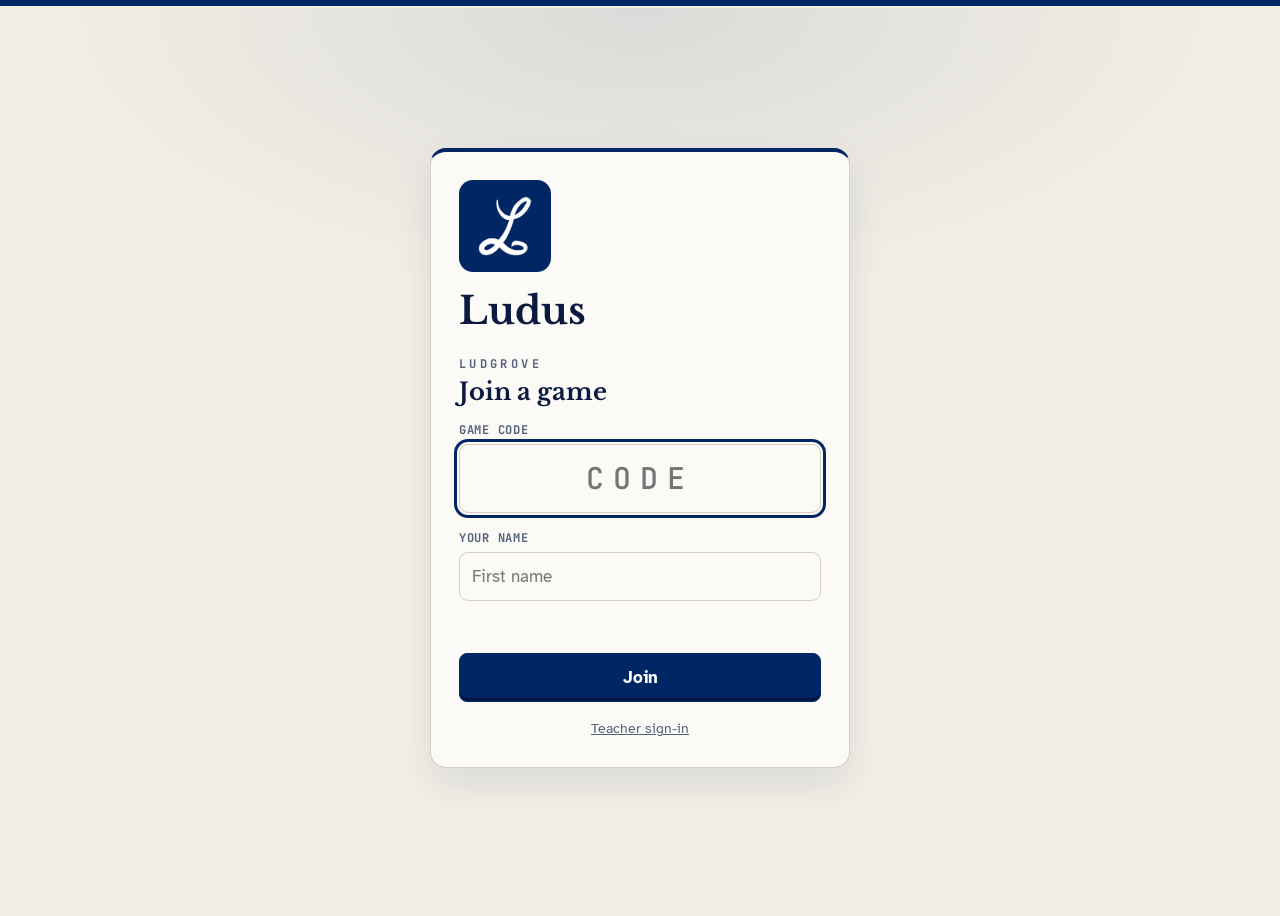
==== commit 038fb262: "Game styles, stage 1: Maze chase, Airplane and Whack-a-mole for live games (board marks each pick) a" ====
--- a/index.html
+++ b/index.html
@@ -21,8 +21,10 @@
 <script src="assets/vendor/supabase-js-2.117.3.js"></script>
 <script src="assets/config.js"></script>
 <script src="assets/theme.js"></script>
+<script src="assets/runner.js"></script>
 <script>if (APP.onDomain && !APP.onPlayHost) location.replace('teacher.html' + location.hash);</script>
 <script src="assets/common.js"></script>
+<script src="assets/games.js"></script>
 </head>
 <body>
 <div id="app"><div class="loading">Loading…</div></div>
--- a/assets/fonts.css
+++ b/assets/fonts.css
@@ -17,3 +17,11 @@
 /* French theme */
 @font-face{font-family:"Playfair Display";font-style:normal;font-weight:700;font-display:swap;src:url(fonts/playfair-display-700.woff2) format("woff2")}
 @font-face{font-family:"Playfair Display";font-style:normal;font-weight:900;font-display:swap;src:url(fonts/playfair-display-900.woff2) format("woff2")}
+/* Geography: Bitter (SIL Open Font Licence), a sturdy slab like the lettering on a map */
+@font-face{font-family:"Bitter";font-style:normal;font-weight:700;font-display:swap;src:url(fonts/bitter-700.woff2) format("woff2");unicode-range:U+0000-00FF,U+0131,U+0152-0153,U+02BB-02BC,U+02C6,U+02DA,U+02DC,U+0304,U+0308,U+0329,U+2000-206F,U+20AC,U+2122,U+2191,U+2193,U+2212,U+2215,U+FEFF,U+FFFD}
+@font-face{font-family:"Bitter";font-style:normal;font-weight:700;font-display:swap;src:url(fonts/bitter-ext-700.woff2) format("woff2");unicode-range:U+0100-02BA,U+02BD-02C5,U+02C7-02CC,U+02CE-02D7,U+02DD-02FF,U+0304,U+0308,U+0329,U+1D00-1DBF,U+1E00-1E9F,U+1EF2-1EFF,U+2020,U+20A0-20AB,U+20AD-20C0,U+2113,U+2C60-2C7F,U+A720-A7FF}
+@font-face{font-family:"Bitter";font-style:normal;font-weight:800;font-display:swap;src:url(fonts/bitter-800.woff2) format("woff2");unicode-range:U+0000-00FF,U+0131,U+0152-0153,U+02BB-02BC,U+02C6,U+02DA,U+02DC,U+0304,U+0308,U+0329,U+2000-206F,U+20AC,U+2122,U+2191,U+2193,U+2212,U+2215,U+FEFF,U+FFFD}
+/* History: Alegreya (SIL Open Font Licence), a calligraphic book face like an old chronicle */
+@font-face{font-family:"Alegreya";font-style:normal;font-weight:700;font-display:swap;src:url(fonts/alegreya-700.woff2) format("woff2");unicode-range:U+0000-00FF,U+0131,U+0152-0153,U+02BB-02BC,U+02C6,U+02DA,U+02DC,U+0304,U+0308,U+0329,U+2000-206F,U+20AC,U+2122,U+2191,U+2193,U+2212,U+2215,U+FEFF,U+FFFD}
+@font-face{font-family:"Alegreya";font-style:normal;font-weight:700;font-display:swap;src:url(fonts/alegreya-ext-700.woff2) format("woff2");unicode-range:U+0100-02BA,U+02BD-02C5,U+02C7-02CC,U+02CE-02D7,U+02DD-02FF,U+0304,U+0308,U+0329,U+1D00-1DBF,U+1E00-1E9F,U+1EF2-1EFF,U+2020,U+20A0-20AB,U+20AD-20C0,U+2113,U+2C60-2C7F,U+A720-A7FF}
+@font-face{font-family:"Alegreya";font-style:normal;font-weight:800;font-display:swap;src:url(fonts/alegreya-800.woff2) format("woff2");unicode-range:U+0000-00FF,U+0131,U+0152-0153,U+02BB-02BC,U+02C6,U+02DA,U+02DC,U+0304,U+0308,U+0329,U+2000-206F,U+20AC,U+2122,U+2191,U+2193,U+2212,U+2215,U+FEFF,U+FFFD}
--- a/assets/style.css
+++ b/assets/style.css
@@ -1,7 +1,7 @@
 /* Layout: teacher library (folder rail + set grid) → set editor (stacked question cards with live maths preview) → pupil-view play screen (HUD bar + one big question card) */
 :root{
   /* Ludgrove: navy and white, the look of every page until a subject takes over */
-  --paper:#e6eaf0; --surface:#f6f7f9; --sunk:#dce2eb; --line:#c9d1de;
+  --paper:#f3efe6; --surface:#fbfaf6; --sunk:#e8e2d6; --line:#d6cebf;
   --ink:#0b1b3f; --muted:#56617c;
   --accent:#002664; --accent-deep:#001843; --on-accent:#ffffff;
   --good:#16936b; --good-soft:#d8f3e8; --bad:#c7392b; --bad-soft:#fbe1da;
@@ -40,6 +40,32 @@
   --body:"Atkinson Hyperlegible", "Segoe UI", system-ui, sans-serif;
   --question:"Playfair Display", Georgia, serif;
   --r:18px; --r-lg:26px; --btn-r:999px;
+}
+/* Geography: survey-map greens, sea blue and ochre; Bitter slab lettering like a map's place names */
+:root[data-subject="geography"]{
+  --paper:#e9eee1; --surface:#fbfcf8; --sunk:#dce3d1; --line:#bcc8aa;
+  --ink:#14271f; --muted:#53635a;
+  --accent:#1f5f4a; --accent-deep:#133d30; --on-accent:#ffffff;
+  --good:#2e8a4e; --good-soft:#dcefdc; --bad:#b8452e; --bad-soft:#f6dcd2;
+  --a1:#b8452e; --a2:#2f7fb5; --a3:#2e8a4e; --a4:#c98a2b;
+  --ochre:#c98a2b; --sea:#2f7fb5;
+  --display:"Bitter", Georgia, serif;
+  --body:"Atkinson Hyperlegible", "Segoe UI", system-ui, sans-serif;
+  --question:"Bitter", Georgia, serif;
+  --r:8px; --r-lg:12px; --btn-r:6px;
+}
+/* History: parchment, sealing-wax plum and gold leaf; Alegreya lettering like an old chronicle */
+:root[data-subject="history"]{
+  --paper:#efe6d2; --surface:#fbf7ec; --sunk:#e3d8bf; --line:#cdbf9f;
+  --ink:#2a1f17; --muted:#6a5b4b;
+  --accent:#5b2a4a; --accent-deep:#3d1b31; --on-accent:#ffffff;
+  --good:#2e7a4e; --good-soft:#dcefdc; --bad:#a8402c; --bad-soft:#f6dcd2;
+  --a1:#a8402c; --a2:#2f5b8c; --a3:#2e7a4e; --a4:#b8892b;
+  --gold:#b8892b;
+  --display:"Alegreya", Georgia, serif;
+  --body:"Atkinson Hyperlegible", "Segoe UI", system-ui, sans-serif;
+  --question:"Alegreya", Georgia, serif;
+  --r:6px; --r-lg:10px; --btn-r:4px;
 }
 *{box-sizing:border-box}
 html,body{min-height:100%}
@@ -239,6 +265,8 @@
 .wrap.wide{max-width:1400px}
 .join-banner{display:flex;gap:clamp(20px,5vw,60px);align-items:end;justify-content:center;flex-wrap:wrap;background:var(--surface);border:1px solid var(--line);border-radius:var(--r-lg);padding:clamp(20px,4vw,36px);text-align:center}
 .join-url{font-family:var(--display);font-weight:800;font-size:clamp(22px,3.4vw,40px);overflow-wrap:anywhere}
+.join-link{display:flex;gap:8px;align-items:center;justify-content:center;flex-wrap:wrap;margin-top:12px}
+.join-link input{font-family:var(--mono);font-size:14px;width:min(340px,100%);padding:6px 10px;border:1px solid var(--line);border-radius:var(--r);background:var(--surface);color:inherit}
 .join-code{font-family:var(--mono);font-weight:700;font-size:clamp(56px,10vw,120px);letter-spacing:.12em;line-height:1;color:var(--on-accent);background:var(--accent);border-radius:var(--r);padding:8px 20px;box-shadow:inset 0 -6px 0 var(--accent-deep)}
 .names{display:flex;flex-wrap:wrap;gap:10px}
 .name-chip{border:1px solid var(--line);background:var(--surface);border-radius:999px;padding:8px 16px;font-weight:700;font-size:18px;cursor:pointer}
@@ -424,6 +452,8 @@
 .tag-chip.subj:hover{color:var(--on-accent);filter:brightness(1.15)}
 .tag-chip.subj-latin{background:#8f1d1d;border-color:#8f1d1d}
 .tag-chip.subj-french{background:#0055a4;border-color:#0055a4}
+.tag-chip.subj-geography{background:#1f5f4a;border-color:#1f5f4a}
+.tag-chip.subj-history{background:#5b2a4a;border-color:#5b2a4a}
 
 /* ---------- Takeover (theme.js) ---------- */
 /* Morph (like PowerPoint's): the logo, heading, main panel and main button glide and reshape into their new
@@ -442,6 +472,8 @@
   background:linear-gradient(100deg,transparent 0 18%,var(--w1) 24% 34%,var(--w2) 34% 46%,var(--w3) 46% 58%,var(--w4) 58% 68%,transparent 76%)}
 .lx-wave.to-latin{--w1:#b8892b;--w2:#8f1d1d;--w3:#f3ede1;--w4:#2a1a12}
 .lx-wave.to-french{--w1:#0055a4;--w2:#ffffff;--w3:#e1352b;--w4:#14213d}
+.lx-wave.to-geography{--w1:#c98a2b;--w2:#1f5f4a;--w3:#e9eee1;--w4:#2f7fb5}
+.lx-wave.to-history{--w1:#b8892b;--w2:#5b2a4a;--w3:#efe6d2;--w4:#2a1f17}
 .lx-wave.to-home{--w1:#002664;--w2:#ffffff;--w3:#dbe6f6;--w4:#0a3a86}
 .takeover-banner,.takeover-veil{position:fixed;inset:0;z-index:300;pointer-events:none;display:grid;place-items:center}
 .takeover-banner span{display:inline-block;padding:.5em 1.1em;font-size:clamp(28px,6vw,72px);line-height:1;white-space:nowrap;
@@ -459,7 +491,9 @@
 .takeover-veil:not(.is-in){transition-duration:.62s,.62s}
 .takeover-veil.to-latin{background:radial-gradient(circle at 50% 50%,#fbf7ee 0,#efe7d6 55%,#e6dcc6 100%)}
 .takeover-veil.to-french{background:radial-gradient(circle at 50% 50%,#ffffff 0,#f6f1e6 60%,#ece6d8 100%)}
-.takeover-veil.to-home{background:radial-gradient(circle at 50% 50%,#f6f7f9 0,#e6eaf0 60%,#dce2eb 100%)}
+.takeover-veil.to-geography{background:radial-gradient(circle at 50% 50%,#fbfcf8 0,#e9eee1 60%,#dce3d1 100%)}
+.takeover-veil.to-history{background:radial-gradient(circle at 50% 50%,#fbf7ec 0,#efe6d2 60%,#e3d8bf 100%)}
+.takeover-veil.to-home{background:radial-gradient(circle at 50% 50%,#fbfaf6 0,#f3efe6 60%,#e8e2d6 100%)}
 .takeover-banner{z-index:301}
 @media (prefers-reduced-motion: reduce){.takeover-banner,.takeover-veil{display:none}}
 :root[data-subject] .mark .crest,:root[data-subject] .school{display:none}
@@ -490,6 +524,40 @@
 :root[data-subject="french"] .join-code{background:#fff;color:var(--accent);box-shadow:inset 0 0 0 4px var(--accent)}
 :root[data-subject="french"] .qlabel,:root[data-subject="french"] .stat .k{color:var(--accent)}
 
+/* ---------- Geography ---------- */
+/* A map's scale bar across the top, and faint contour lines over the page */
+:root[data-subject="geography"] body{background:
+  repeating-linear-gradient(90deg,var(--ink) 0 40px,#fbfcf8 40px 80px) top/100% 7px no-repeat,
+  url("data:image/svg+xml,%3Csvg xmlns='http://www.w3.org/2000/svg' width='420' height='300' viewBox='0 0 420 300'%3E%3Cg fill='none' stroke='%231f5f4a' stroke-opacity='.075' stroke-width='1.4'%3E%3Cpath d='M-20 60 C60 20 120 90 210 50 S360 10 440 60'/%3E%3Cpath d='M-20 90 C70 50 130 120 210 82 S350 45 440 92'/%3E%3Cpath d='M-20 120 C80 85 140 150 215 115 S345 80 440 125'/%3E%3Cpath d='M-20 210 C50 180 110 250 200 220 S330 170 440 215'/%3E%3Cpath d='M-20 240 C60 212 120 280 205 252 S335 205 440 248'/%3E%3Cellipse cx='300' cy='175' rx='46' ry='22'/%3E%3Cellipse cx='300' cy='175' rx='24' ry='11'/%3E%3C/g%3E%3C/svg%3E") 0 0/420px 300px,
+  var(--paper)}
+:root[data-subject="geography"] h1,:root[data-subject="geography"] .mark{font-weight:800}
+:root[data-subject="geography"] .stage,:root[data-subject="geography"] .gate-card,:root[data-subject="geography"] .join-banner{border:1.5px solid var(--accent);box-shadow:inset 0 0 0 4px var(--surface),inset 0 0 0 5px color-mix(in srgb,var(--accent) 45%,transparent),0 10px 26px rgba(20,39,31,.08)}
+:root[data-subject="geography"] .qtext{font-weight:700}
+:root[data-subject="geography"] .ans .key{border-radius:50%;font-family:var(--display);font-weight:800}
+:root[data-subject="geography"] .join-code{background:var(--surface);color:var(--accent);box-shadow:inset 0 0 0 3px var(--accent);background-image:linear-gradient(rgba(31,95,74,.08) 1px,transparent 1px),linear-gradient(90deg,rgba(31,95,74,.08) 1px,transparent 1px);background-size:22px 22px}
+:root[data-subject="geography"] .qlabel,:root[data-subject="geography"] .stat .k{color:var(--accent)}
+:root[data-subject="geography"] .lb-row.top1{background:color-mix(in srgb,var(--ochre) 24%,transparent)}
+:root[data-subject="geography"] .pod1{border-color:var(--ochre);background:color-mix(in srgb,var(--ochre) 20%,var(--surface))}
+:root[data-subject="geography"] .flames i.on{background:var(--ochre)}
+
+/* ---------- History ---------- */
+/* A timeline along the top (gold band with year marks) and parchment over the page */
+:root[data-subject="history"] body{background:
+  repeating-linear-gradient(90deg,#2a1f17 0 2px,transparent 2px 48px) 0 0/100% 7px no-repeat,
+  linear-gradient(#b8892b,#b8892b) 0 0/100% 7px no-repeat,
+  radial-gradient(ellipse at 20% 10%,rgba(184,137,43,.10),transparent 55%),
+  radial-gradient(ellipse at 85% 80%,rgba(91,42,74,.07),transparent 50%),
+  var(--paper)}
+:root[data-subject="history"] h1,:root[data-subject="history"] .mark{font-weight:800}
+:root[data-subject="history"] .stage,:root[data-subject="history"] .gate-card,:root[data-subject="history"] .join-banner{border:1.5px solid var(--gold);box-shadow:inset 0 0 0 4px var(--surface),inset 0 0 0 5px color-mix(in srgb,var(--accent) 40%,transparent),0 10px 26px rgba(42,31,23,.10)}
+:root[data-subject="history"] .qtext{font-weight:700}
+:root[data-subject="history"] .ans .key{font-family:var(--display);font-weight:800;border-radius:50% 50% 46% 54%/52% 48% 52% 48%}
+:root[data-subject="history"] .join-code{background:var(--accent);color:#fff;box-shadow:inset 0 0 0 3px var(--gold),inset 0 0 0 6px var(--accent),inset 0 0 0 7px var(--gold)}
+:root[data-subject="history"] .qlabel,:root[data-subject="history"] .stat .k{color:var(--accent)}
+:root[data-subject="history"] .lb-row.top1{background:color-mix(in srgb,var(--gold) 24%,transparent)}
+:root[data-subject="history"] .pod1{border-color:var(--gold);background:color-mix(in srgb,var(--gold) 20%,var(--surface))}
+:root[data-subject="history"] .flames i.on{background:var(--gold)}
+
 /* QR code on the host's join screen */
 .join-qr{background:#fff;padding:10px;border-radius:var(--r);line-height:0;box-shadow:0 0 0 1px var(--line)}
 .join-qr svg{width:clamp(130px,16vw,200px);height:auto;display:block}
@@ -500,3 +568,178 @@
 .pick-set:hover,.pick-set:focus-visible{border-color:var(--accent);box-shadow:inset 3px 0 0 var(--accent)}
 .pick-title{font-family:var(--display);font-weight:700;font-size:20px}
 .pick-meta{font-size:14px;color:var(--muted);display:flex;gap:8px;align-items:center;flex-wrap:wrap}
+.verdict.catch-row{justify-content:flex-start}
+.verdict.catch-row svg{display:block}
+/* The runner strip above the question on pupils' screens (classic mode) */
+#runner-strip{position:sticky;top:6px;z-index:30;max-width:900px;height:110px;margin:12px auto 0;border-radius:var(--r);overflow:hidden;box-shadow:0 0 0 1px var(--line)}
+#runner-strip[hidden]{display:none}
+#runner-strip canvas{display:block;width:100%;height:100%}
+#runner-strip + #app .wrap.play{padding-top:12px}
+/* The host's race */
+.race{max-width:1400px;margin:16px auto 0;border-radius:var(--r);overflow:hidden;box-shadow:0 0 0 1px var(--line)}
+.race[hidden]{display:none}
+.race canvas{display:block;width:100%}
+/* Present mode: the race alone, filling the screen */
+body.presenting{overflow:hidden}
+body.presenting #app{display:none}
+body.presenting .race{position:fixed;inset:0;max-width:none;margin:0;border-radius:0;box-shadow:none;z-index:400;height:100vh}
+.present-exit{position:fixed;right:14px;bottom:14px;z-index:401;border:0;border-radius:999px;padding:8px 14px;font:inherit;font-size:13px;font-weight:700;background:rgba(0,0,0,.45);color:#fff;cursor:pointer;opacity:0;transition:opacity .3s}
+body.presenting .race:hover .present-exit,.present-exit:focus-visible{opacity:1}
+
+/* Teams */
+.team-dot{display:inline-block;width:10px;height:10px;border-radius:50%;background:var(--team);margin-right:7px;vertical-align:middle}
+.teams-bar{display:grid;grid-template-columns:repeat(auto-fit,minmax(150px,1fr));gap:10px;margin-bottom:16px}
+.team-total{background:var(--surface);border:1px solid var(--line);border-top:5px solid var(--team);border-radius:var(--r);padding:10px 12px;display:flex;flex-direction:column;gap:4px}
+.team-head{display:flex;gap:8px;align-items:baseline}.team-head b{font-family:var(--display);font-size:18px;overflow:hidden;text-overflow:ellipsis;white-space:nowrap}
+.team-num{font-family:var(--display);font-weight:800;font-size:26px;font-variant-numeric:tabular-nums}
+.team-cols{display:grid;grid-template-columns:repeat(auto-fit,minmax(200px,1fr));gap:14px}
+.team-col{border:1px solid var(--line);border-top:5px solid var(--team);border-radius:var(--r);padding:12px;background:var(--surface)}
+.team-col h3{font-size:20px;margin-bottom:10px}
+.team-badge{display:inline-block;margin:0;padding:6px 14px;border-radius:999px;background:color-mix(in srgb,var(--team) 16%,transparent);border:2px solid var(--team);font-weight:700}
+.team-strip{margin-bottom:10px;padding:6px 14px;border-radius:var(--r);background:var(--team);color:#fff;font-weight:700;text-align:center}
+
+/* Phones: the question and every answer fit on one screen. The runner strip stays off (runner.js). */
+@media (max-width:640px){
+  body{padding:0 10px}
+  .wrap.play{padding-block:8px 10px}
+  .hud.pupil-hud{grid-template-columns:repeat(4,minmax(0,1fr));gap:6px;margin-bottom:10px}
+  .hud.pupil-hud.fish-hud{grid-template-columns:repeat(3,minmax(0,1fr))}
+  .pupil-hud .stat{padding:5px 7px}
+  .pupil-hud .stat .k{font-size:8.5px;letter-spacing:.04em;white-space:nowrap;overflow:hidden;text-overflow:ellipsis}
+  .pupil-hud .stat .v{font-size:17px}
+  .pupil-hud .flames{display:none}
+  .wrap.play .stage{padding:16px 14px;gap:12px;min-height:0}
+  .wrap.play .qlabel{font-size:11px}
+  .wrap.play .qtext,:root[data-subject] .wrap.play .qtext{font-size:clamp(19px,5.6vw,24px);line-height:1.2}
+  .wrap.play .answers{gap:8px}
+  .wrap.play .ans,:root[data-subject] .wrap.play .ans{min-height:58px;padding:10px 12px;font-size:17px;gap:10px}
+  .wrap.play .ans .key{width:24px;height:24px;font-size:11px}
+  .wrap.play .stage > .hint{display:none}
+  .team-strip{margin-bottom:6px;padding:4px 10px;font-size:14px}
+}
+@media (max-width:640px) and (max-height:700px){
+  .wrap.play .ans,:root[data-subject] .wrap.play .ans{min-height:44px;padding:8px 10px;font-size:16px}
+  .wrap.play .stage{padding:12px}
+}
+
+/* Pictures in questions and answers */
+.q-img{display:block;max-width:100%;max-height:min(36vh,300px);margin:0 auto;border-radius:var(--r);object-fit:contain;background:#fff;box-shadow:0 0 0 1px var(--line)}
+.answers.pics .ans{flex-direction:column;justify-content:center;align-items:center;min-height:130px;position:relative;padding:12px}
+.answers.pics .ans .key{position:absolute;left:10px;top:10px}
+.ans-img{display:block;max-width:100%;max-height:120px;border-radius:6px;background:#fff;padding:4px;object-fit:contain;margin:0 auto}
+.va .ans-img,.ra .ans-img,.hint .ans-img,.tricky-q + * .ans-img,.tbl .ans-img,td .ans-img,li .ans-img{display:inline-block;max-height:34px;padding:2px;vertical-align:middle;margin:0}
+.pv-ans .ans-img{max-height:40px;padding:2px}
+.q-thumb{height:28px;max-width:56px;object-fit:contain;vertical-align:middle;margin-right:8px;border-radius:3px;background:#fff;box-shadow:0 0 0 1px var(--line)}
+.q-thumb.big{display:block;height:auto;max-height:110px;max-width:100%;margin:0 0 6px}
+.q-pic{display:flex;align-items:center;gap:10px;flex-wrap:wrap}
+.ans-in{display:flex;gap:6px;min-width:0}.ans-in input{flex:1;min-width:0}
+.ans-pic{display:flex;align-items:center;gap:10px;min-width:0}.ans-pic .ans-img{max-height:56px;margin:0}
+.pic-btn{padding-inline:8px}
+@media (max-width:640px){
+  .wrap.play .q-img{max-height:24vh}
+  .wrap.play .answers.pics{grid-template-columns:1fr 1fr}
+  .wrap.play .answers.pics .ans{min-height:96px}
+  .wrap.play .answers.pics .ans-img{max-height:78px}
+}
+
+/* Guided tour (after the Ludgrove Division Screen) */
+.help-btn{width:34px;height:34px;flex:none;border:1px solid var(--line);background:var(--surface);border-radius:50%;color:var(--ink);cursor:pointer;display:inline-grid;place-items:center;padding:0;vertical-align:middle}
+.help-btn:hover{border-color:var(--accent)}
+.help-btn svg{width:17px;height:17px;stroke:currentColor;fill:none;stroke-width:1.8;stroke-linecap:round;stroke-linejoin:round}
+.tour{position:fixed;inset:0;z-index:600;display:none}
+.tour.on{display:block}
+.tour-spot{position:fixed;border-radius:16px;border:2px solid #c2a463;box-shadow:0 0 0 9999px rgba(5,14,28,.74);transition:top .2s,left .2s,width .2s,height .2s;pointer-events:none}
+.tour-spot.hide{display:none}
+.tour-card{position:fixed;width:min(360px,86vw);background:#fbfaf7;color:#0b2140;border-radius:16px;padding:18px 20px 16px;box-shadow:0 22px 55px rgba(0,0,0,.45);transition:top .2s,left .2s;font-family:"Atkinson Hyperlegible",system-ui,sans-serif}
+.tour-step{font-size:11px;letter-spacing:.18em;text-transform:uppercase;color:#6b7c93;font-weight:700}
+.tour-card h4{font-family:"Libre Baskerville",Georgia,serif;font-size:20px;font-weight:700;margin:6px 0 8px;line-height:1.2}
+.tour-text{font-size:14.5px;line-height:1.5;color:#33415a;margin:0}
+.tour-row{display:flex;gap:8px;margin-top:16px}
+.tour-row .btn{padding:8px 14px;font-size:13.5px}
+.tour-row [data-tour="end"]{margin-left:auto}
+@media (max-width:640px){
+  .wrap.play .hud{grid-template-columns:repeat(4,minmax(0,1fr)) !important;gap:6px;margin-bottom:10px}
+  .wrap.play .hud.fish-hud{grid-template-columns:repeat(3,minmax(0,1fr)) !important}
+  .wrap.play .hud .stat{padding:5px 7px}
+  .wrap.play .hud .stat .k{font-size:8.5px;letter-spacing:.04em;white-space:nowrap;overflow:hidden;text-overflow:ellipsis}
+  .wrap.play .hud .stat .v{font-size:17px}
+  .wrap.play .hud .flames{display:none}
+  .wrap.play .hud > [data-a="finish"]{grid-column:1/-1;min-height:0;padding:5px 10px;font-size:13px}
+}
+.answers.pics .ans > span:last-child{display:flex;justify-content:center;align-items:center;width:100%;min-width:0}
+.answers.pics .ans-img{width:min(100%,220px);height:auto;max-height:104px}
+@media (max-width:640px){.wrap.play .answers.pics .ans-img{width:min(100%,140px);max-height:72px}.wrap.play .answers.pics .ans{min-height:92px;padding:8px}}
+
+/* Fishing: the rod casting (six frames in one strip, played once in a second) and the drawn catches */
+.rod{width:min(100%,420px);aspect-ratio:360/181;background:url(catches/rod-strip.webp) 0 0/600% 100% no-repeat;animation:rodcast .95s steps(6,jump-none) forwards}
+@keyframes rodcast{from{background-position:0 0}to{background-position:100% 0}}
+@media (prefers-reduced-motion:reduce){.rod{animation:none;background-position:100% 0}}
+.catch-art{display:block;object-fit:contain;filter:drop-shadow(0 6px 10px rgba(0,0,0,.18))}
+.catch-row .catch-art,.big-catch .catch-art{display:inline-block}
+
+/* Worksheets */
+.ws-wrap{display:grid;grid-template-columns:minmax(260px,330px) 1fr;gap:20px;align-items:start;margin-top:12px}
+.ws-side{display:flex;flex-direction:column;gap:14px;position:sticky;top:12px}
+.ws-kinds{display:grid;grid-template-columns:1fr 1fr;gap:8px}
+.ws-kind{display:flex;flex-direction:column;align-items:flex-start;gap:3px;text-align:left;padding:10px 12px;border:1.5px solid var(--line);border-radius:var(--r);background:var(--surface);color:inherit;font:inherit;cursor:pointer}
+.ws-kind span:last-child{font-size:12px;color:var(--muted);line-height:1.35}
+.ws-kind:hover{border-color:var(--accent)}
+.ws-kind.on{border-color:var(--accent);box-shadow:inset 0 0 0 1.5px var(--accent);background:color-mix(in srgb,var(--accent) 7%,var(--surface))}
+.ws-ic{font-size:18px;line-height:1;color:var(--accent);font-weight:700}
+.ws-notes{font-size:13px;color:var(--muted);border-left:3px solid var(--line);padding-left:10px}.ws-notes p{margin:0 0 6px}
+.ws-preview{background:var(--sunk);border-radius:var(--r-lg);padding:16px;min-height:400px}
+.ws-preview iframe{display:block;width:100%;max-width:820px;margin:0 auto;min-height:600px;border:0;background:#fff;box-shadow:0 2px 14px rgba(0,0,0,.12);border-radius:4px}
+@media (max-width:860px){.ws-wrap{grid-template-columns:1fr}.ws-side{position:static}}
+
+/* Weakness sheets (host results) */
+.weak-box{position:fixed;inset:0;z-index:200;background:rgba(10,14,25,.45);display:grid;place-items:start center;overflow:auto;padding:24px 12px}
+.weak-panel{background:var(--paper);border-radius:var(--r-lg);box-shadow:0 20px 60px rgba(0,0,0,.3);width:min(980px,100%);padding:18px 20px 22px}
+.weak-head{display:flex;gap:10px;align-items:center;flex-wrap:wrap}.weak-head .sp{flex:1}.weak-head h2{font-size:24px}
+.weak-opts{display:flex;flex-wrap:wrap;gap:6px 18px;margin:12px 0 4px}
+
+/* Teachers page: messages beside the Add button, and a clear Admin label */
+.admin-msg{border-radius:var(--r);padding:10px 12px;margin:2px 0 4px;font-size:14px;border:1.5px solid}
+.admin-msg.bad{background:var(--bad-soft);border-color:var(--bad);color:var(--ink)}
+.admin-msg.good{background:var(--good-soft);border-color:var(--good)}
+.chip.chip-admin{background:var(--accent);color:var(--on-accent);border-color:var(--accent);font-weight:700}
+
+/* ---------- Game styles (games.js) ---------- */
+.styles-pick{display:flex;flex-direction:column;align-items:center;gap:8px;width:100%}
+.styles{display:grid;grid-template-columns:repeat(auto-fit,minmax(150px,1fr));gap:8px;width:100%;max-width:760px}
+.style-tile{display:flex;flex-direction:column;align-items:flex-start;gap:2px;text-align:left;padding:10px 12px;border:1.5px solid var(--line);border-radius:var(--r);background:var(--surface);color:inherit;font:inherit;cursor:pointer}
+.style-tile>span:last-child{font-size:12.5px;color:var(--muted);line-height:1.35}
+.style-tile:hover{border-color:var(--accent)}
+.style-tile.on{border-color:var(--accent);box-shadow:inset 0 0 0 1.5px var(--accent);background:color-mix(in srgb,var(--accent) 7%,var(--surface))}
+.st-ic{font-size:20px;line-height:1.1}
+.st-quiz::before{content:"📝"}.st-maze::before{content:"👻"}.st-plane::before{content:"✈️"}.st-mole::before{content:"🔨"}
+.st-type::before{content:"⌨️"}.st-anagram::before{content:"🔀"}.st-hangman::before{content:"🪢"}.st-find::before{content:"🎯"}.st-pairs::before{content:"🃏"}
+
+.arcade-stage{padding:14px}
+.arc{display:flex;flex-direction:column;gap:10px}
+.arc-q{text-align:center;min-height:1.6em}
+.arc-q .qtext{font-size:clamp(20px,3vw,30px);margin:0}
+.arc-q .q-img{max-height:120px}
+.arc-field{position:relative;border-radius:var(--r-lg);overflow:hidden;background:var(--sunk);touch-action:none;user-select:none;-webkit-user-select:none}
+.arc-field canvas{position:absolute;inset:0;display:block}
+.arc-toks{position:absolute;inset:0;pointer-events:none}
+.arc-tok{position:absolute;left:0;top:0;pointer-events:auto;display:flex;align-items:center;gap:7px;padding:6px 12px 6px 6px;border-radius:999px;border:2px solid rgba(255,255,255,.7);color:#fff;font:700 clamp(13px,1.7vw,17px)/1.2 var(--body);background:var(--a1);box-shadow:0 3px 10px rgba(0,0,0,.18);max-width:40%;cursor:pointer;transition:opacity .15s,box-shadow .15s;will-change:transform}
+.arc-tok.a1{background:var(--a2)}.arc-tok.a2{background:var(--a3)}.arc-tok.a3{background:var(--a4)}
+.arc-tok .key{flex:none;width:24px;height:24px;border-radius:50%;background:rgba(255,255,255,.28);display:grid;place-items:center;font-size:12px}
+.arc-tok .t{overflow:hidden;text-overflow:ellipsis}
+.arc-tok img{max-height:44px;max-width:80px;border-radius:4px;display:block}
+.arc-tok.picked{box-shadow:0 0 0 4px var(--ink)}
+.arc-tok.right{box-shadow:0 0 0 5px var(--good),0 0 18px var(--good)}
+.arc-tok.wrong{filter:grayscale(.6);box-shadow:0 0 0 4px var(--bad)}
+.arc-msg{position:absolute;left:50%;top:50%;transform:translate(-50%,-50%) scale(.92);opacity:0;pointer-events:none;background:var(--surface);color:var(--ink);padding:14px 22px;border-radius:var(--r-lg);box-shadow:0 10px 30px rgba(0,0,0,.25);display:flex;flex-direction:column;align-items:center;gap:4px;text-align:center;transition:opacity .15s,transform .15s;max-width:80%;border-top:6px solid var(--line)}
+.arc-msg b{font-family:var(--display);font-size:clamp(20px,3vw,28px)}
+.arc-msg img{max-height:50px}
+.arc-msg.show{opacity:1;transform:translate(-50%,-50%) scale(1)}
+.arc-msg.good{border-top-color:var(--good)}.arc-msg.bad{border-top-color:var(--bad)}
+.arc-ctrl{display:flex;justify-content:center}
+.dpad{display:grid;grid-template-columns:repeat(3,54px);grid-template-rows:repeat(2,46px);gap:6px}
+.dpad button,.updown button{border:1.5px solid var(--line);background:var(--surface);color:var(--ink);border-radius:var(--r);font-size:18px;cursor:pointer;touch-action:none}
+.dpad button:nth-child(1){grid-column:2;grid-row:1}.dpad button:nth-child(2){grid-column:1;grid-row:2}.dpad button:nth-child(3){grid-column:3;grid-row:2}.dpad button:nth-child(4){grid-column:2;grid-row:2}
+.updown{display:flex;gap:10px}.updown button{padding:10px 22px;font-weight:700;font-size:15px}
+.arc-help{margin:0;text-align:center;font-size:13px}
+@media (hover:hover) and (pointer:fine){.dpad{display:none}.updown{opacity:.75}}
+@media (max-width:640px){.arcade-stage{padding:8px}.arc-tok{max-width:46%;font-size:13px}}
